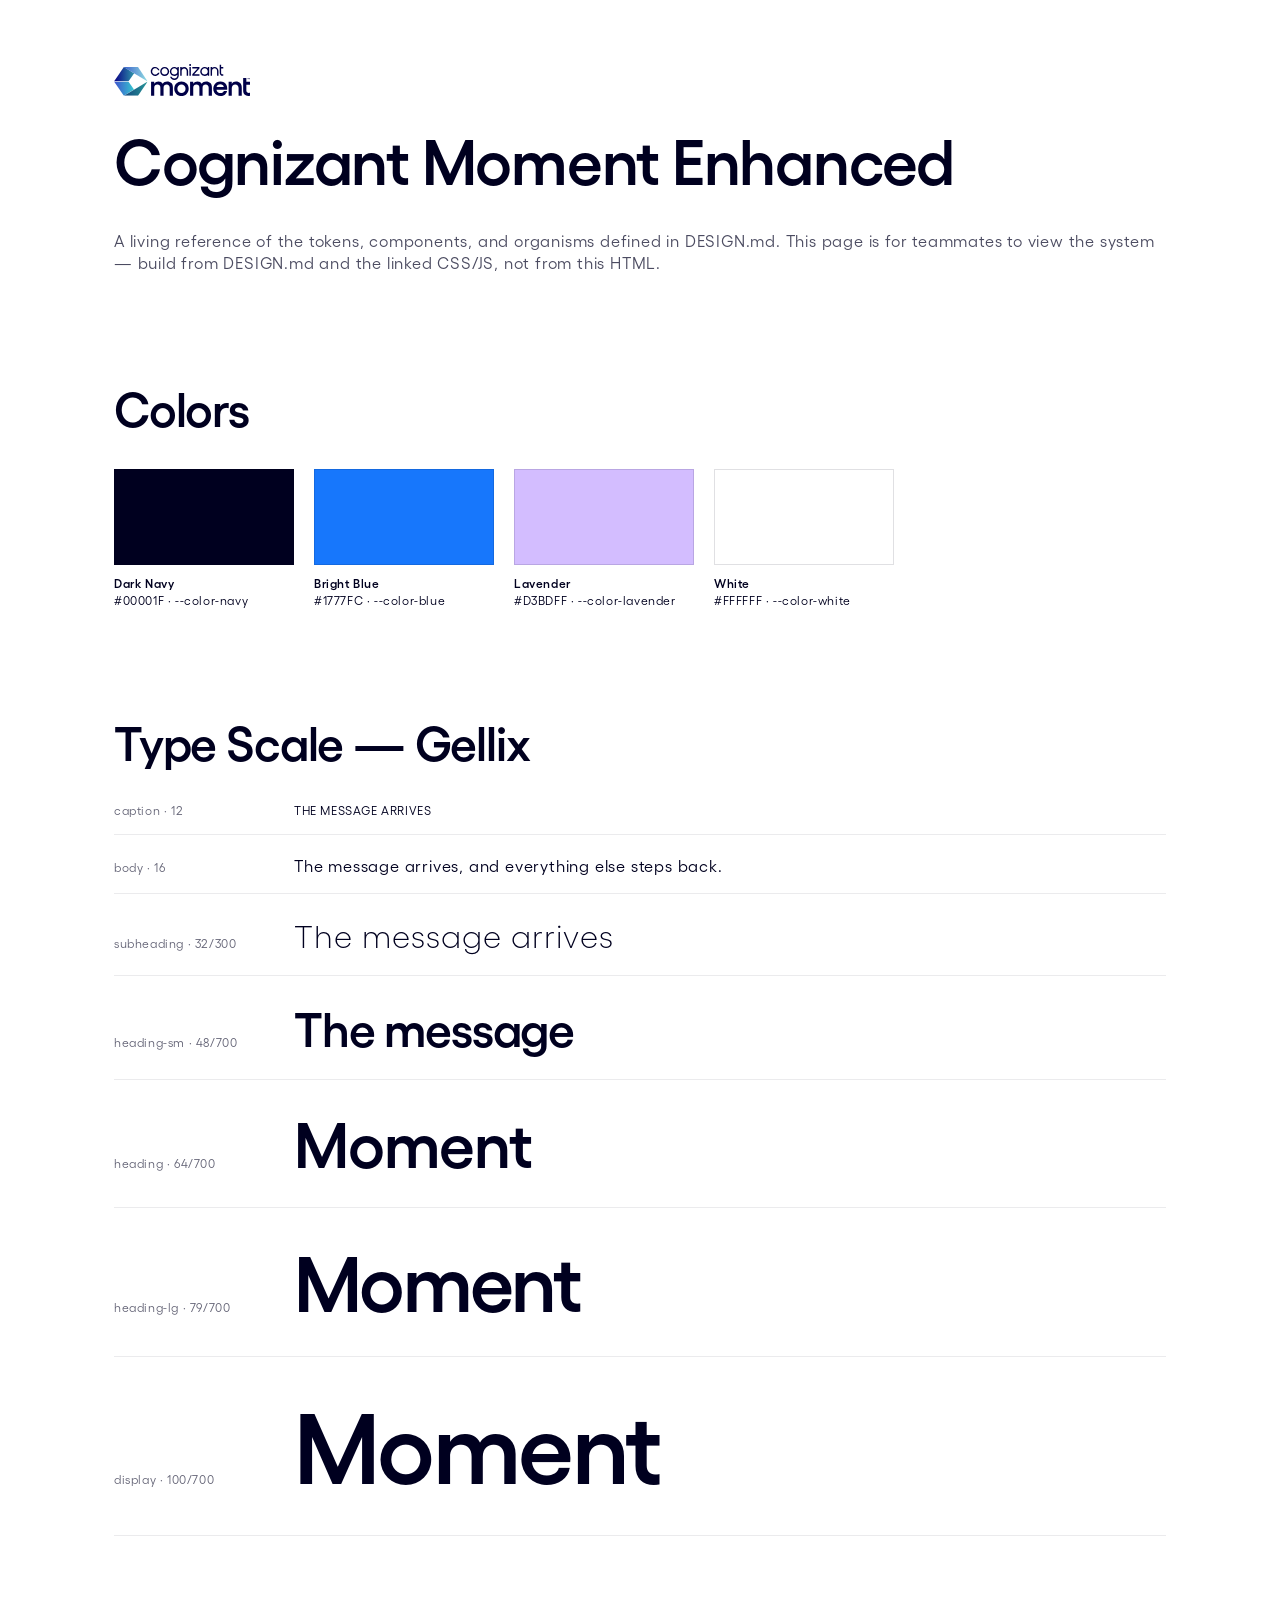
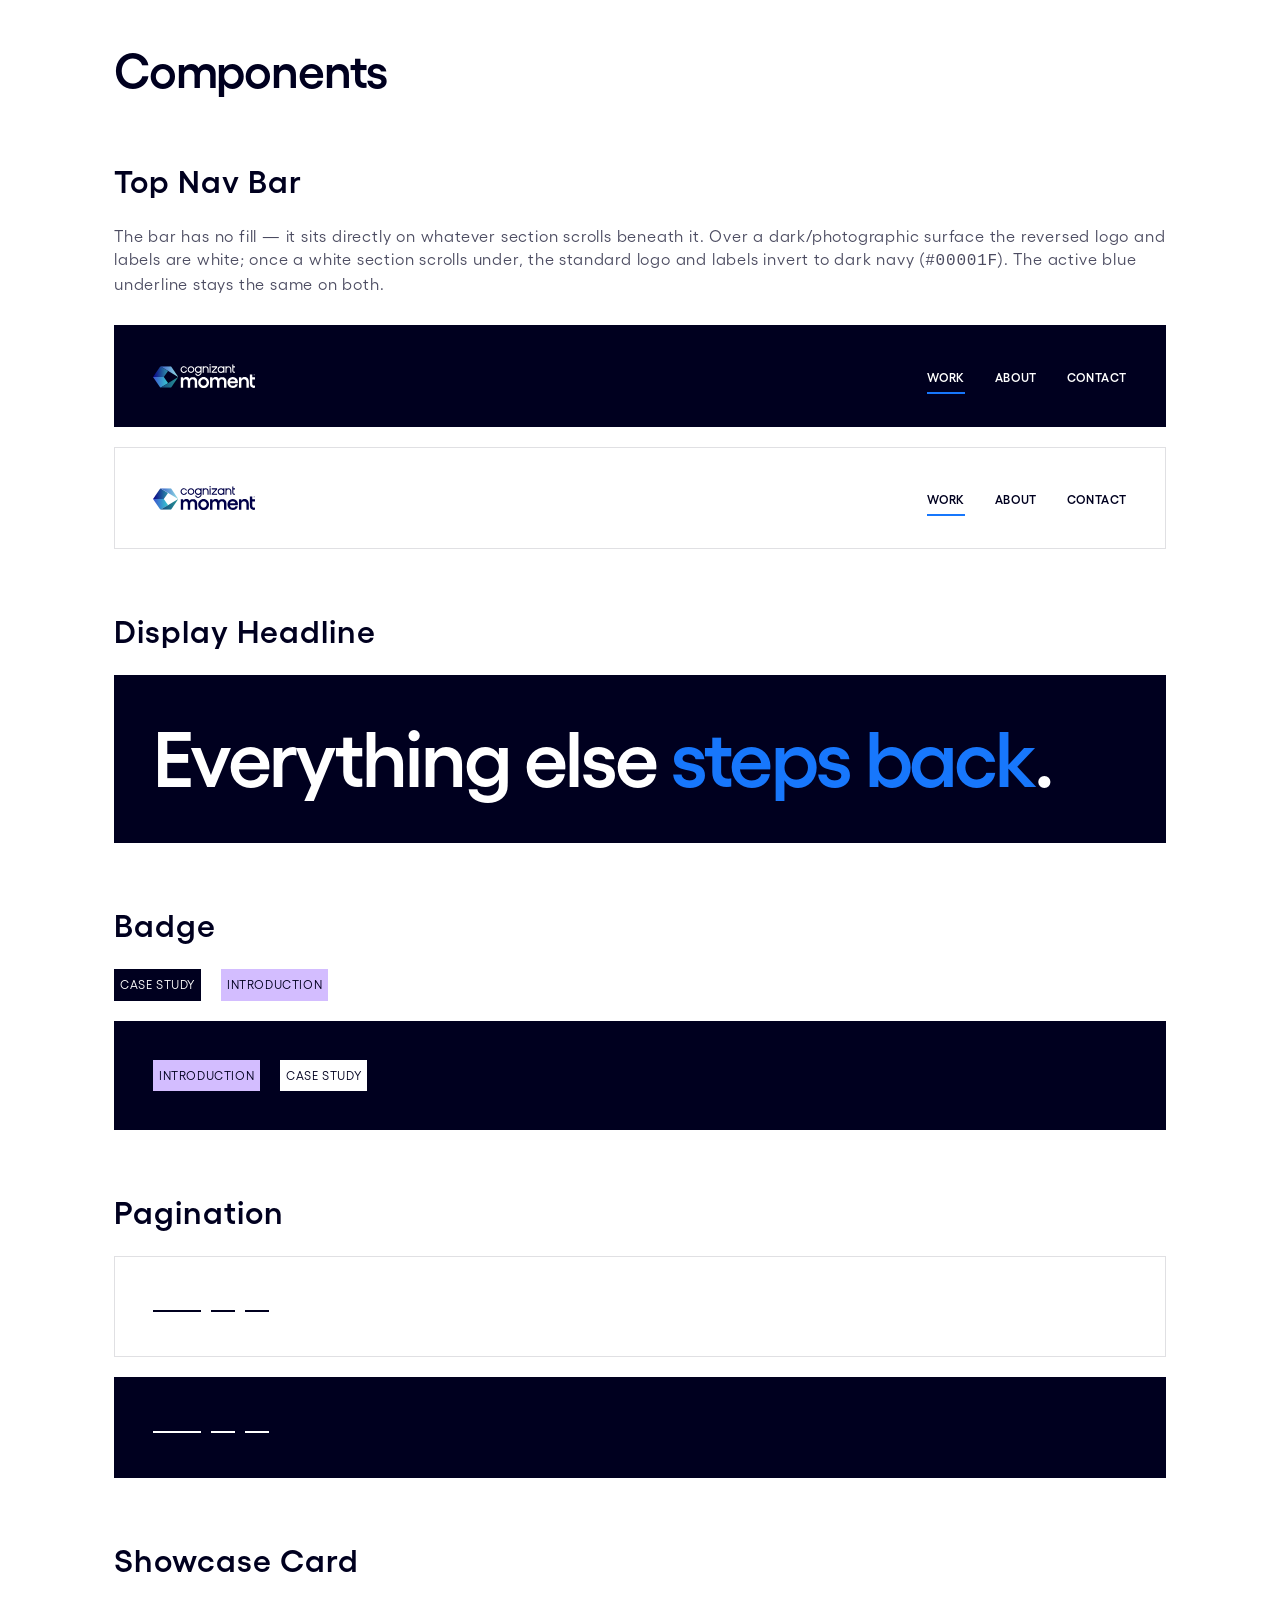
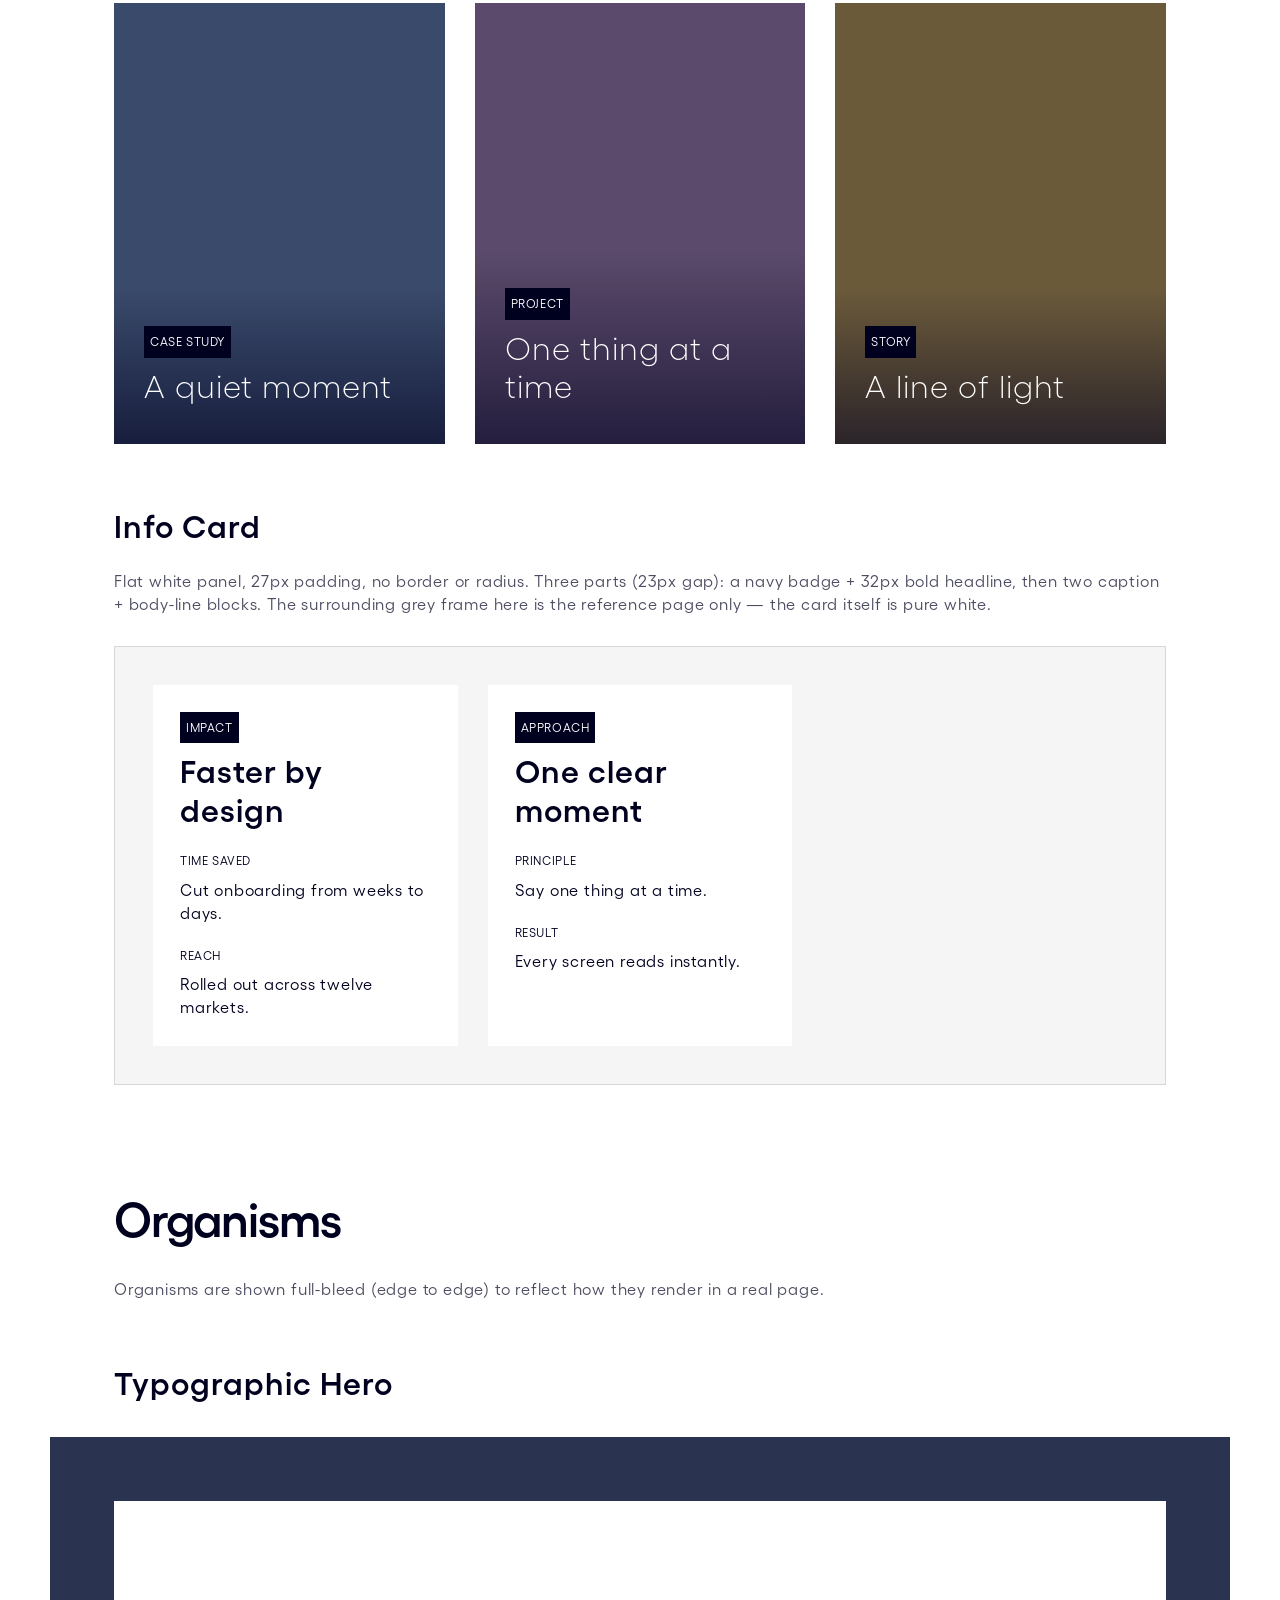
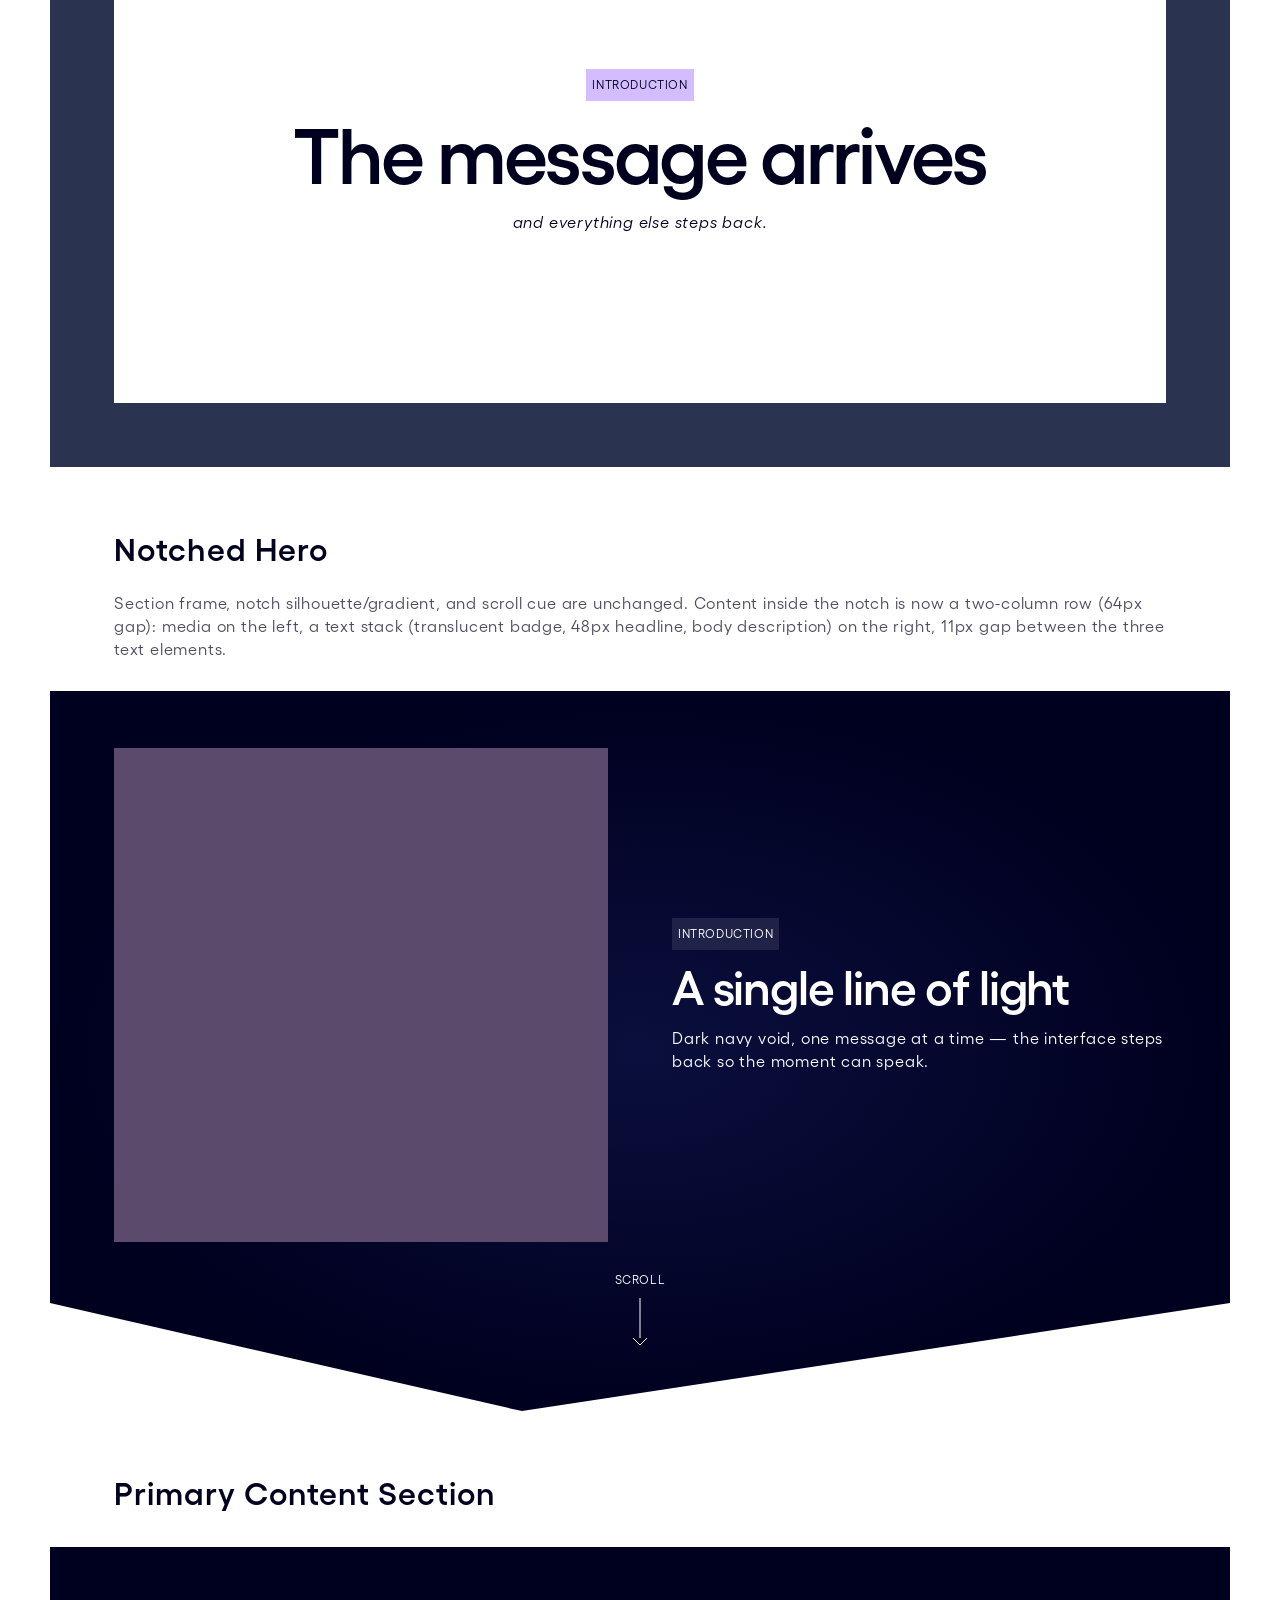
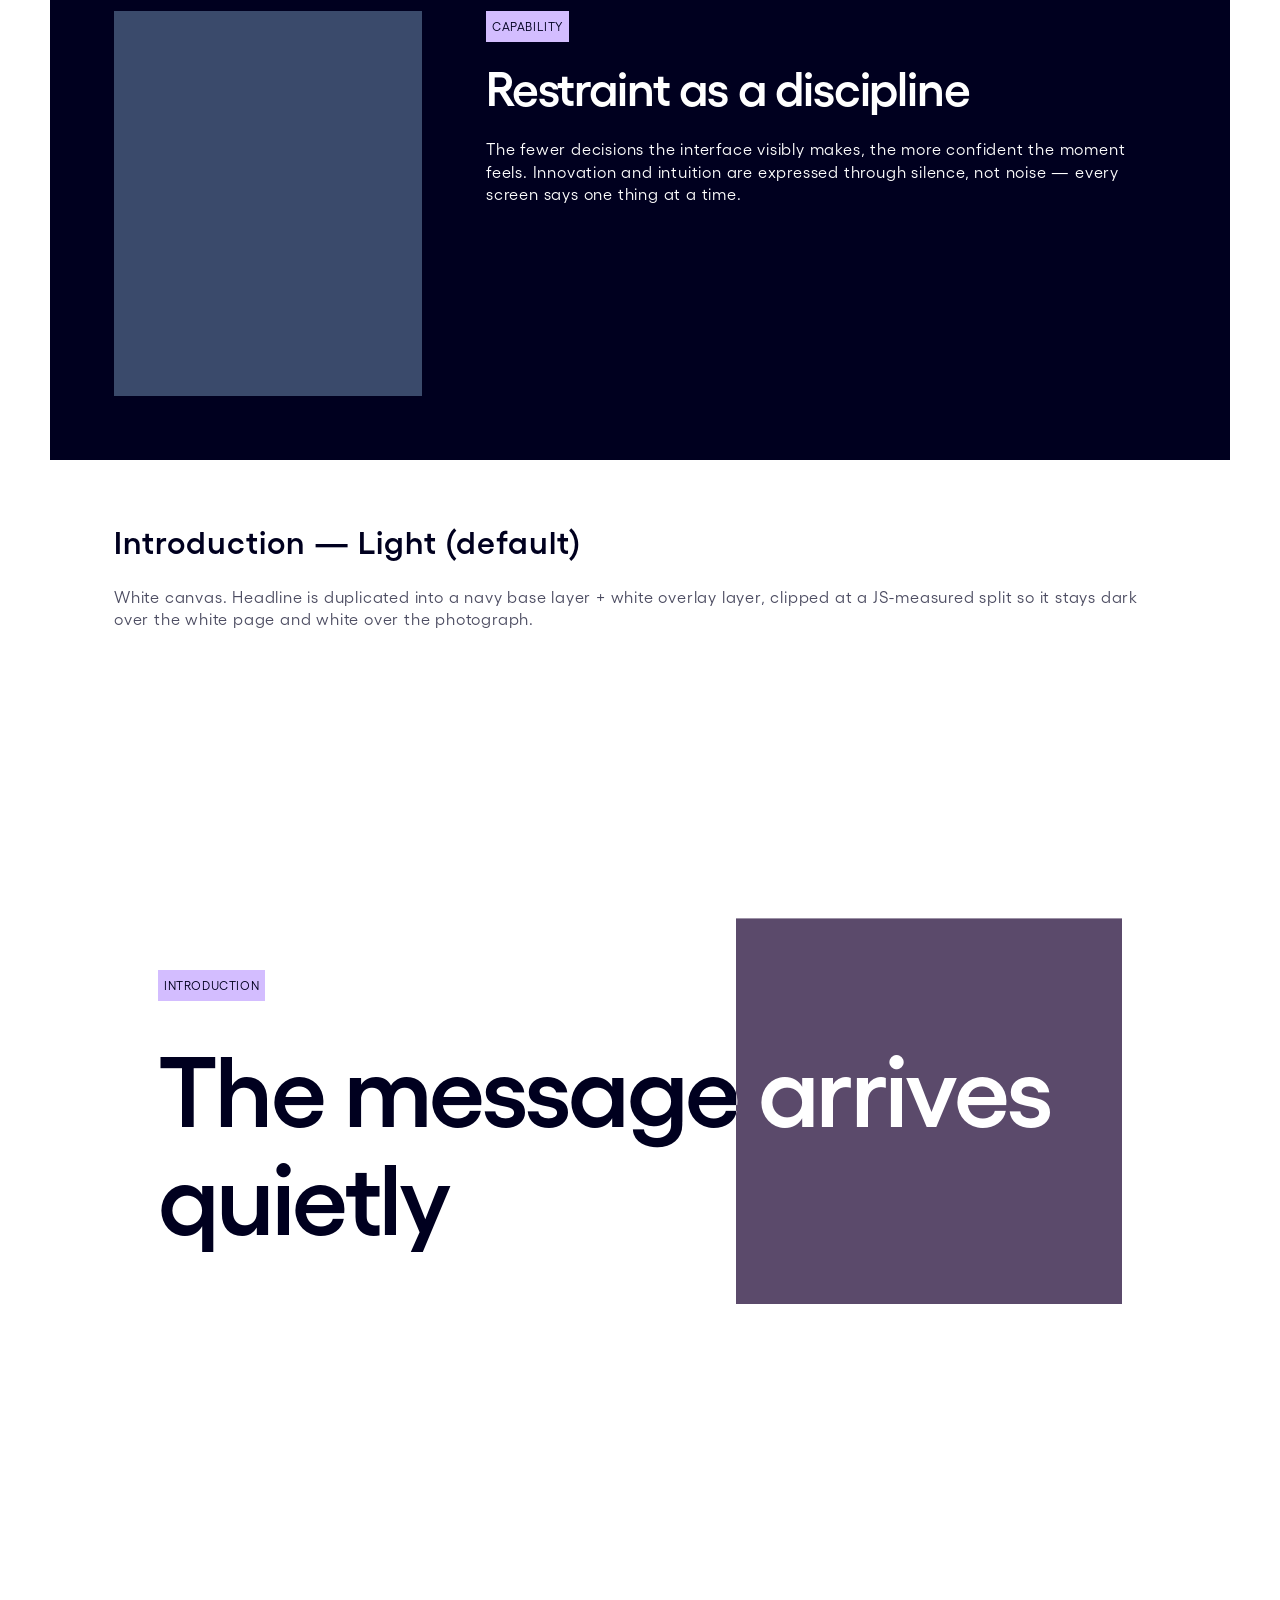
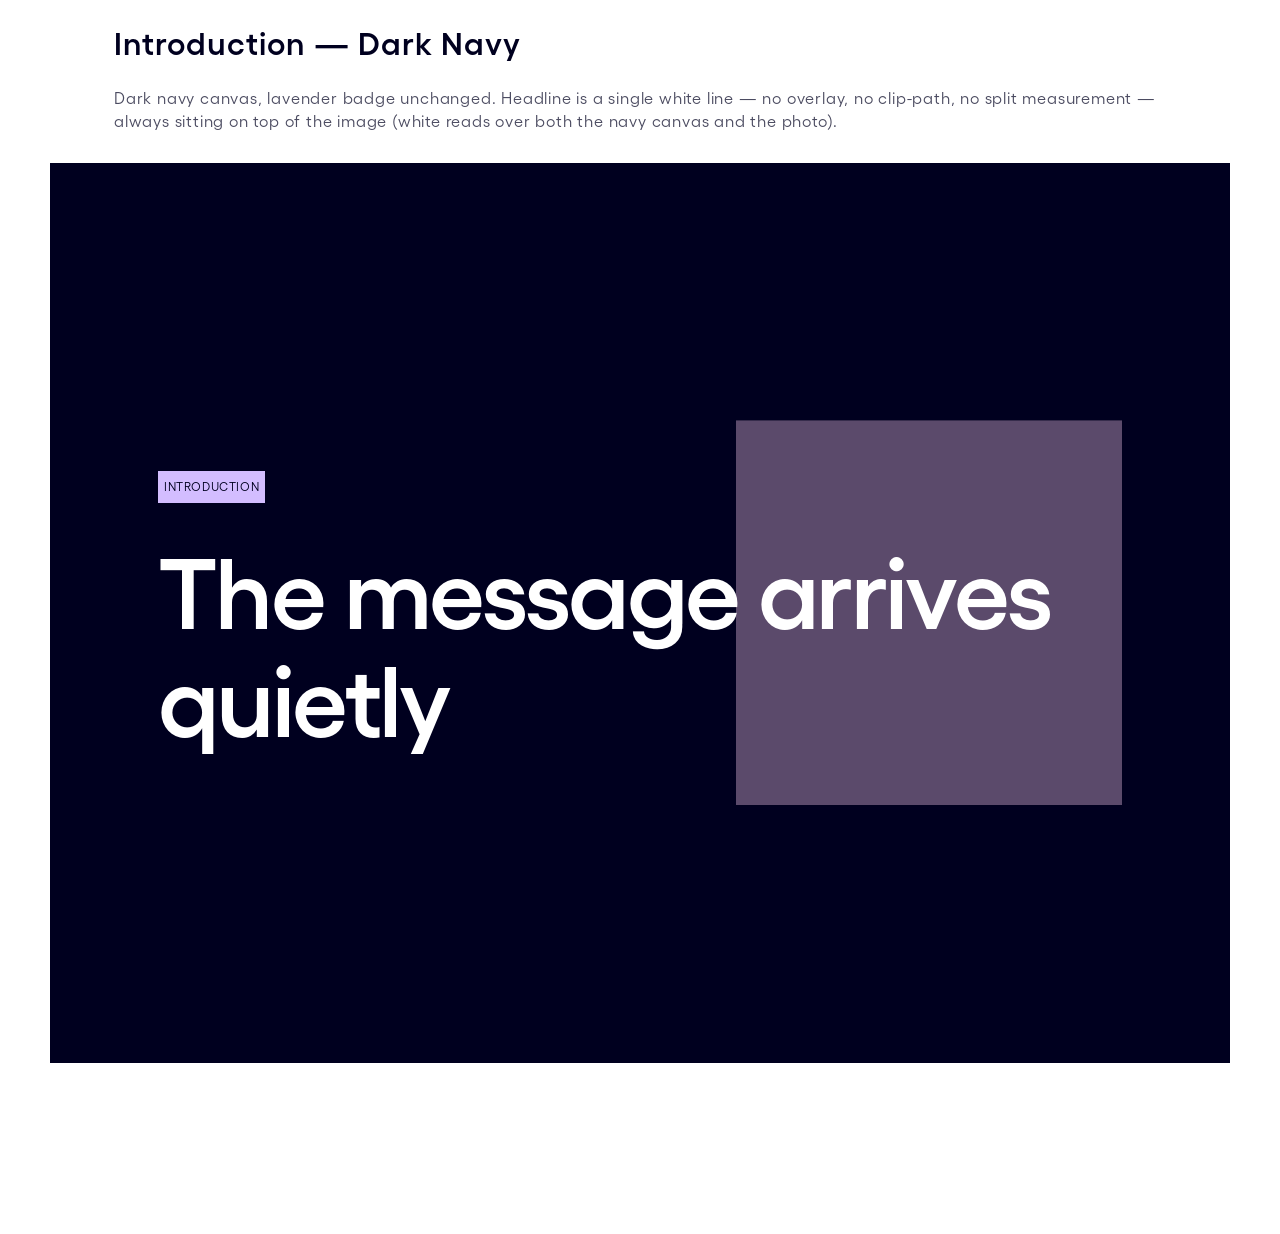
==== DesignLibrary/CognizantMomentEnhanced/brand/design-system.html @ 00642442 "Update healthcare case study" ====
<!DOCTYPE html>
<html lang="en">
<head>
  <meta charset="UTF-8" />
  <meta name="viewport" content="width=device-width, initial-scale=1.0" />
  <title>Cognizant Moment Enhanced — Design System</title>
  <link rel="stylesheet" href="css/cognizant-moment-enhanced.css" />
  <style>
    /* ---- Page chrome for THIS reference page only (not part of the system) ---- */
    body { background: var(--color-white); color: var(--color-navy); }
    .doc-wrap { max-width: 1180px; margin: 0 auto; padding: var(--spacing-64); }
    .doc-section { margin-bottom: var(--spacing-108); }
    .doc-h {
      font-family: var(--font-gellix); font-weight: 700;
      font-size: var(--text-heading-sm); line-height: var(--leading-heading-sm);
      letter-spacing: var(--tracking-heading-sm); margin: 0 0 var(--spacing-30);
      color: var(--color-navy);
    }
    .doc-sub {
      font-family: var(--font-gellix); font-weight: 600;
      font-size: var(--text-subheading); letter-spacing: var(--tracking-subheading);
      margin: var(--spacing-60) 0 var(--spacing-20); color: var(--color-navy);
    }
    .doc-note { font-size: var(--text-body); color: var(--color-navy); opacity: 0.7; margin-bottom: var(--spacing-30); }
    .doc-swatches { display: flex; flex-wrap: wrap; gap: var(--spacing-20); }
    .doc-swatch { width: 180px; }
    .doc-swatch__chip { height: 96px; border: 1px solid rgba(0,0,31,0.12); }
    .doc-swatch__meta { font-size: var(--text-caption); letter-spacing: var(--tracking-caption); margin-top: var(--spacing-10); }
    .doc-swatch__meta strong { display: block; font-weight: 600; }
    .doc-panel { padding: var(--spacing-38); border: 1px solid rgba(0,0,31,0.12); }
    .doc-panel--navy { background: var(--color-navy); border-color: transparent; }
    .doc-row { display: flex; flex-wrap: wrap; gap: var(--spacing-20); align-items: center; }
    .doc-fullbleed { margin: var(--spacing-30) calc(-1 * var(--spacing-64)); }
    .doc-typerow { display: flex; align-items: baseline; gap: var(--spacing-20); margin-bottom: var(--spacing-20); border-bottom: 1px solid rgba(0,0,31,0.08); padding-bottom: var(--spacing-15); }
    .doc-typerow__label { flex: 0 0 160px; font-size: var(--text-caption); letter-spacing: var(--tracking-caption); opacity: 0.6; }
    .doc-cardgrid { display: grid; grid-template-columns: repeat(3, 1fr); gap: var(--spacing-30); }
  </style>
</head>
<body>
  <div class="doc-wrap">
    <header class="doc-section">
      <img src="logos/Main_logo.svg" alt="Cognizant Moment" style="height:32px;width:auto;margin-bottom:var(--spacing-30);" />
      <h1 class="doc-h" style="font-size:var(--text-heading);letter-spacing:var(--tracking-heading);">Cognizant Moment Enhanced</h1>
      <p class="doc-note">A living reference of the tokens, components, and organisms defined in DESIGN.md. This page is for teammates to view the system — build from DESIGN.md and the linked CSS/JS, not from this HTML.</p>
    </header>

    <!-- ============ COLORS ============ -->
    <section class="doc-section">
      <h2 class="doc-h">Colors</h2>
      <div class="doc-swatches">
        <div class="doc-swatch"><div class="doc-swatch__chip" style="background:var(--color-navy);"></div><div class="doc-swatch__meta"><strong>Dark Navy</strong>#00001F · --color-navy</div></div>
        <div class="doc-swatch"><div class="doc-swatch__chip" style="background:var(--color-blue);"></div><div class="doc-swatch__meta"><strong>Bright Blue</strong>#1777FC · --color-blue</div></div>
        <div class="doc-swatch"><div class="doc-swatch__chip" style="background:var(--color-lavender);"></div><div class="doc-swatch__meta"><strong>Lavender</strong>#D3BDFF · --color-lavender</div></div>
        <div class="doc-swatch"><div class="doc-swatch__chip" style="background:var(--color-white);"></div><div class="doc-swatch__meta"><strong>White</strong>#FFFFFF · --color-white</div></div>
      </div>
    </section>

    <!-- ============ TYPE SCALE ============ -->
    <section class="doc-section">
      <h2 class="doc-h">Type Scale — Gellix</h2>
      <div class="doc-typerow"><span class="doc-typerow__label">caption · 12</span><span class="cme-text-caption" style="text-transform:uppercase;">The message arrives</span></div>
      <div class="doc-typerow"><span class="doc-typerow__label">body · 16</span><span class="cme-text-body">The message arrives, and everything else steps back.</span></div>
      <div class="doc-typerow"><span class="doc-typerow__label">subheading · 32/300</span><span style="font-size:var(--text-subheading);font-weight:300;letter-spacing:var(--tracking-subheading);">The message arrives</span></div>
      <div class="doc-typerow"><span class="doc-typerow__label">heading-sm · 48/700</span><span style="font-size:var(--text-heading-sm);font-weight:700;letter-spacing:var(--tracking-heading-sm);">The message</span></div>
      <div class="doc-typerow"><span class="doc-typerow__label">heading · 64/700</span><span style="font-size:var(--text-heading);font-weight:700;letter-spacing:var(--tracking-heading);">Moment</span></div>
      <div class="doc-typerow"><span class="doc-typerow__label">heading-lg · 79/700</span><span style="font-size:var(--text-heading-lg);font-weight:700;letter-spacing:var(--tracking-heading-lg);">Moment</span></div>
      <div class="doc-typerow"><span class="doc-typerow__label">display · 100/700</span><span style="font-size:var(--text-display);font-weight:700;letter-spacing:var(--tracking-display);">Moment</span></div>
    </section>

    <!-- ============ COMPONENTS ============ -->
    <section class="doc-section">
      <h2 class="doc-h">Components</h2>

      <h3 class="doc-sub">Top Nav Bar</h3>
      <p class="doc-note">The bar has no fill — it sits directly on whatever section scrolls beneath it. Over a dark/photographic surface the reversed logo and labels are white; once a white section scrolls under, the standard logo and labels invert to dark navy (<code>#00001F</code>). The active blue underline stays the same on both.</p>
      <div class="doc-panel doc-panel--navy" style="margin-bottom:var(--spacing-20);">
        <nav class="cme-nav cme-nav--on-navy" style="position:static;padding:0;">
          <a class="cme-nav__logo" href="#"><img src="logos/Main_logo_reversed.svg" alt="Cognizant Moment" /></a>
          <ul class="cme-nav__list">
            <li><a class="cme-nav__link cme-nav__link--active" href="#">Work</a></li>
            <li><a class="cme-nav__link" href="#">About</a></li>
            <li><a class="cme-nav__link" href="#">Contact</a></li>
          </ul>
        </nav>
      </div>
      <div class="doc-panel" style="background:var(--color-white);">
        <nav class="cme-nav cme-nav--on-white" style="position:static;padding:0;">
          <a class="cme-nav__logo" href="#"><img src="logos/Main_logo.svg" alt="Cognizant Moment" /></a>
          <ul class="cme-nav__list">
            <li><a class="cme-nav__link cme-nav__link--active" href="#">Work</a></li>
            <li><a class="cme-nav__link" href="#">About</a></li>
            <li><a class="cme-nav__link" href="#">Contact</a></li>
          </ul>
        </nav>
      </div>

      <h3 class="doc-sub">Display Headline</h3>
      <div class="doc-panel doc-panel--navy">
        <p class="cme-headline cme-headline--heading-lg">Everything else <span class="cme-keyword">steps back</span>.</p>
      </div>

      <h3 class="doc-sub">Badge</h3>
      <div class="doc-row" style="margin-bottom:var(--spacing-20);">
        <span class="cme-badge cme-badge--navy">Case Study</span>
        <span class="cme-badge cme-badge--lavender">Introduction</span>
      </div>
      <div class="doc-panel doc-panel--navy">
        <div class="doc-row">
          <span class="cme-badge cme-badge--lavender">Introduction</span>
          <span class="cme-badge cme-badge--white">Case Study</span>
        </div>
      </div>

      <h3 class="doc-sub">Pagination</h3>
      <div class="doc-panel" style="margin-bottom:var(--spacing-20);">
        <div class="cme-pagination cme-pagination--on-white">
          <span class="cme-pagination__item cme-pagination__item--active"></span>
          <span class="cme-pagination__item"></span>
          <span class="cme-pagination__item"></span>
        </div>
      </div>
      <div class="doc-panel doc-panel--navy">
        <div class="cme-pagination cme-pagination--on-navy">
          <span class="cme-pagination__item cme-pagination__item--active"></span>
          <span class="cme-pagination__item"></span>
          <span class="cme-pagination__item"></span>
        </div>
      </div>

      <h3 class="doc-sub">Showcase Card</h3>
      <div class="doc-cardgrid">
        <article class="cme-showcase-card">
          <img class="cme-showcase-card__img" src="data:image/svg+xml;utf8,<svg xmlns='http://www.w3.org/2000/svg' width='300' height='400'><rect width='300' height='400' fill='%233a4a6b'/></svg>" alt="Placeholder" />
          <div class="cme-showcase-card__text">
            <span class="cme-badge cme-badge--navy">Case Study</span>
            <p class="cme-showcase-card__subheading">A quiet moment</p>
          </div>
        </article>
        <article class="cme-showcase-card">
          <img class="cme-showcase-card__img" src="data:image/svg+xml;utf8,<svg xmlns='http://www.w3.org/2000/svg' width='300' height='400'><rect width='300' height='400' fill='%235b4a6b'/></svg>" alt="Placeholder" />
          <div class="cme-showcase-card__text">
            <span class="cme-badge cme-badge--navy">Project</span>
            <p class="cme-showcase-card__subheading">One thing at a time</p>
          </div>
        </article>
        <article class="cme-showcase-card">
          <img class="cme-showcase-card__img" src="data:image/svg+xml;utf8,<svg xmlns='http://www.w3.org/2000/svg' width='300' height='400'><rect width='300' height='400' fill='%236b5a3a'/></svg>" alt="Placeholder" />
          <div class="cme-showcase-card__text">
            <span class="cme-badge cme-badge--navy">Story</span>
            <p class="cme-showcase-card__subheading">A line of light</p>
          </div>
        </article>
      </div>

      <h3 class="doc-sub">Info Card</h3>
      <p class="doc-note">Flat white panel, 27px padding, no border or radius. Three parts (23px gap): a navy badge + 32px bold headline, then two caption + body-line blocks. The surrounding grey frame here is the reference page only — the card itself is pure white.</p>
      <div class="doc-panel" style="background: rgba(0,0,31,0.04); display: grid; grid-template-columns: repeat(3, 1fr); gap: var(--spacing-30);">
        <article class="cme-info-card">
          <div class="cme-info-card__part">
            <span class="cme-badge cme-badge--navy">Impact</span>
            <h3 class="cme-info-card__headline">Faster by design</h3>
          </div>
          <div class="cme-info-card__part">
            <p class="cme-info-card__caption">Time saved</p>
            <p class="cme-info-card__body">Cut onboarding from weeks to days.</p>
          </div>
          <div class="cme-info-card__part">
            <p class="cme-info-card__caption">Reach</p>
            <p class="cme-info-card__body">Rolled out across twelve markets.</p>
          </div>
        </article>
        <article class="cme-info-card">
          <div class="cme-info-card__part">
            <span class="cme-badge cme-badge--navy">Approach</span>
            <h3 class="cme-info-card__headline">One clear moment</h3>
          </div>
          <div class="cme-info-card__part">
            <p class="cme-info-card__caption">Principle</p>
            <p class="cme-info-card__body">Say one thing at a time.</p>
          </div>
          <div class="cme-info-card__part">
            <p class="cme-info-card__caption">Result</p>
            <p class="cme-info-card__body">Every screen reads instantly.</p>
          </div>
        </article>
      </div>
    </section>

    <!-- ============ ORGANISMS ============ -->
    <section class="doc-section">
      <h2 class="doc-h">Organisms</h2>
      <p class="doc-note">Organisms are shown full-bleed (edge to edge) to reflect how they render in a real page.</p>

      <h3 class="doc-sub">Typographic Hero</h3>
      <div class="doc-fullbleed">
        <section class="cme-typographic-hero" style="height:70vh;">
          <img class="cme-typographic-hero__img" src="data:image/svg+xml;utf8,<svg xmlns='http://www.w3.org/2000/svg' width='1200' height='800'><rect width='1200' height='800' fill='%232a3350'/></svg>" alt="Editorial photography" />
          <div class="cme-typographic-hero__box">
            <span class="cme-badge cme-badge--lavender">Introduction</span>
            <h2 class="cme-typographic-hero__headline">The message arrives</h2>
            <p class="cme-typographic-hero__caption">and everything else steps back.</p>
          </div>
        </section>
      </div>

      <h3 class="doc-sub">Notched Hero</h3>
      <p class="doc-note">Section frame, notch silhouette/gradient, and scroll cue are unchanged. Content inside the notch is now a two-column row (64px gap): media on the left, a text stack (translucent badge, 48px headline, body description) on the right, 11px gap between the three text elements.</p>
      <div class="doc-fullbleed">
        <section class="cme-notched-hero" style="height:80vh;">
          <div class="cme-notched-hero__shape"></div>
          <div class="cme-notched-hero__content">
            <div class="cme-notched-hero__row">
              <div class="cme-notched-hero__media">
                <img src="data:image/svg+xml;utf8,<svg xmlns='http://www.w3.org/2000/svg' width='500' height='500'><rect width='500' height='500' fill='%235b4a6b'/></svg>" alt="Hero media" />
              </div>
              <div class="cme-notched-hero__text">
                <span class="cme-badge cme-badge--translucent">Introduction</span>
                <h2 class="cme-notched-hero__headline">A single line of light</h2>
                <p class="cme-notched-hero__description">Dark navy void, one message at a time — the interface steps back so the moment can speak.</p>
              </div>
            </div>
            <div class="cme-notched-hero__scroll">
              <span>Scroll</span>
              <svg width="16" height="56" viewBox="0 0 16 56" fill="none" xmlns="http://www.w3.org/2000/svg">
                <line x1="8" y1="0" x2="8" y2="40" stroke="currentColor" stroke-width="1"/>
                <path d="M1 40L8 47L15 40" stroke="currentColor" stroke-width="1" fill="none"/>
              </svg>
            </div>
          </div>
        </section>
      </div>

      <h3 class="doc-sub">Primary Content Section</h3>
      <div class="doc-fullbleed">
        <section class="cme-primary-content">
          <img class="cme-primary-content__img" src="data:image/svg+xml;utf8,<svg xmlns='http://www.w3.org/2000/svg' width='400' height='500'><rect width='400' height='500' fill='%233a4a6b'/></svg>" alt="Supporting photography" />
          <div class="cme-primary-content__box">
            <span class="cme-badge cme-badge--lavender">Capability</span>
            <h3 class="cme-primary-content__headline">Restraint as a discipline</h3>
            <p class="cme-primary-content__description">The fewer decisions the interface visibly makes, the more confident the moment feels. Innovation and intuition are expressed through silence, not noise — every screen says one thing at a time.</p>
          </div>
        </section>
      </div>

      <h3 class="doc-sub">Introduction — Light (default)</h3>
      <p class="doc-note">White canvas. Headline is duplicated into a navy base layer + white overlay layer, clipped at a JS-measured split so it stays dark over the white page and white over the photograph.</p>
      <div class="doc-fullbleed">
        <section class="cme-introduction">
          <div class="cme-introduction__inner">
            <div class="composed">
              <div class="left">
                <span class="cme-badge cme-badge--lavender">Introduction</span>
                <div class="headline-wrap">
                  <h3 class="headline-base">The message arrives quietly</h3>
                  <h3 class="headline-overlay" aria-hidden="true">The message arrives quietly</h3>
                </div>
              </div>
              <div class="image-box">
                <img src="data:image/svg+xml;utf8,<svg xmlns='http://www.w3.org/2000/svg' width='500' height='500'><rect width='500' height='500' fill='%235b4a6b'/></svg>" alt="Square photograph" />
              </div>
            </div>
          </div>
        </section>
      </div>

      <h3 class="doc-sub">Introduction — Dark Navy</h3>
      <p class="doc-note">Dark navy canvas, lavender badge unchanged. Headline is a single white line — no overlay, no clip-path, no split measurement — always sitting on top of the image (white reads over both the navy canvas and the photo).</p>
      <div class="doc-fullbleed">
        <section class="cme-introduction cme-introduction--navy">
          <div class="cme-introduction__inner">
            <div class="composed">
              <div class="left">
                <span class="cme-badge cme-badge--lavender">Introduction</span>
                <div class="headline-wrap">
                  <h3 class="headline-base">The message arrives quietly</h3>
                </div>
              </div>
              <div class="image-box">
                <img src="data:image/svg+xml;utf8,<svg xmlns='http://www.w3.org/2000/svg' width='500' height='500'><rect width='500' height='500' fill='%235b4a6b'/></svg>" alt="Square photograph" />
              </div>
            </div>
          </div>
        </section>
      </div>
    </section>
  </div>

  <script src="js/cognizant-moment-enhanced.js" defer></script>
</body>
</html>
---- DesignLibrary/CognizantMomentEnhanced/brand/css/cognizant-moment-enhanced.css ----
/* ============================================================
   Cognizant Moment Enhanced — Master stylesheet
   Link this single file to pull in the whole system.
   ============================================================ */
@import url('tokens.css');
@import url('base.css');
@import url('components.css');
@import url('organisms.css');
@import url('utilities.css');
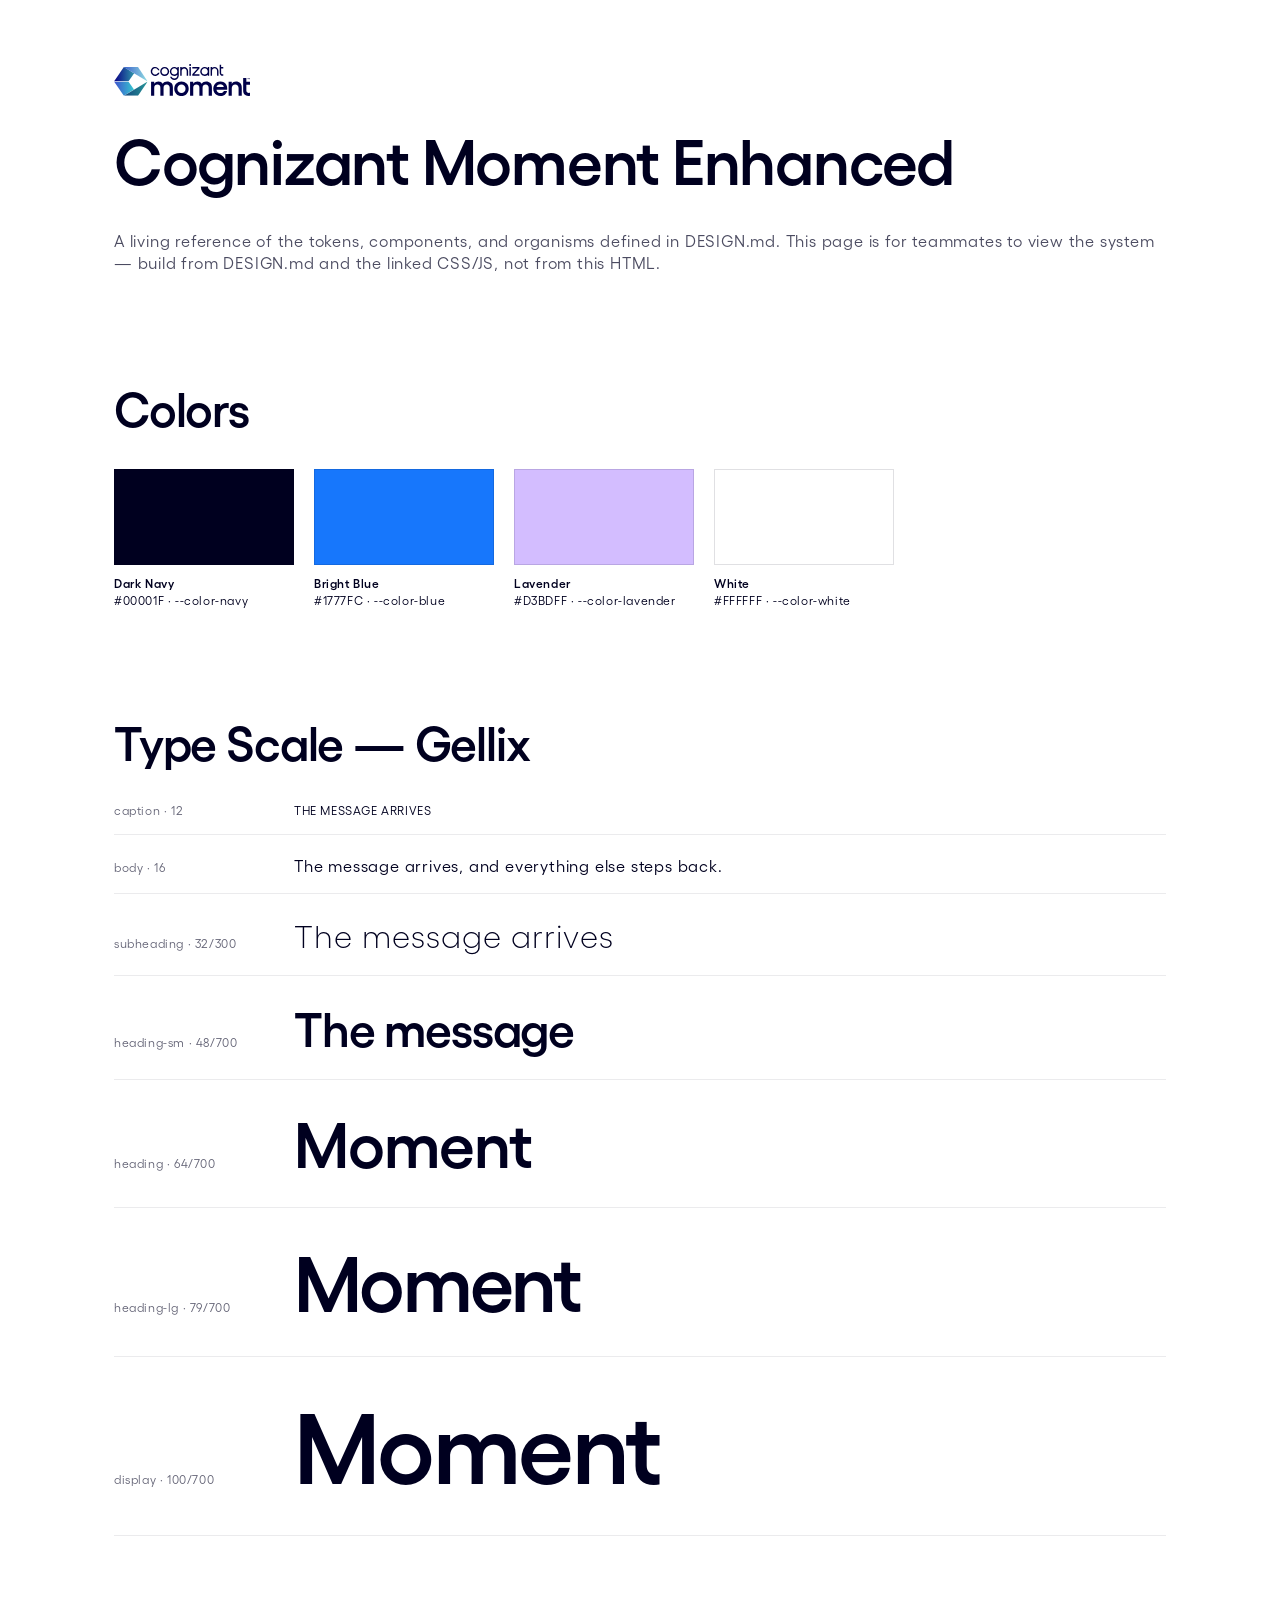
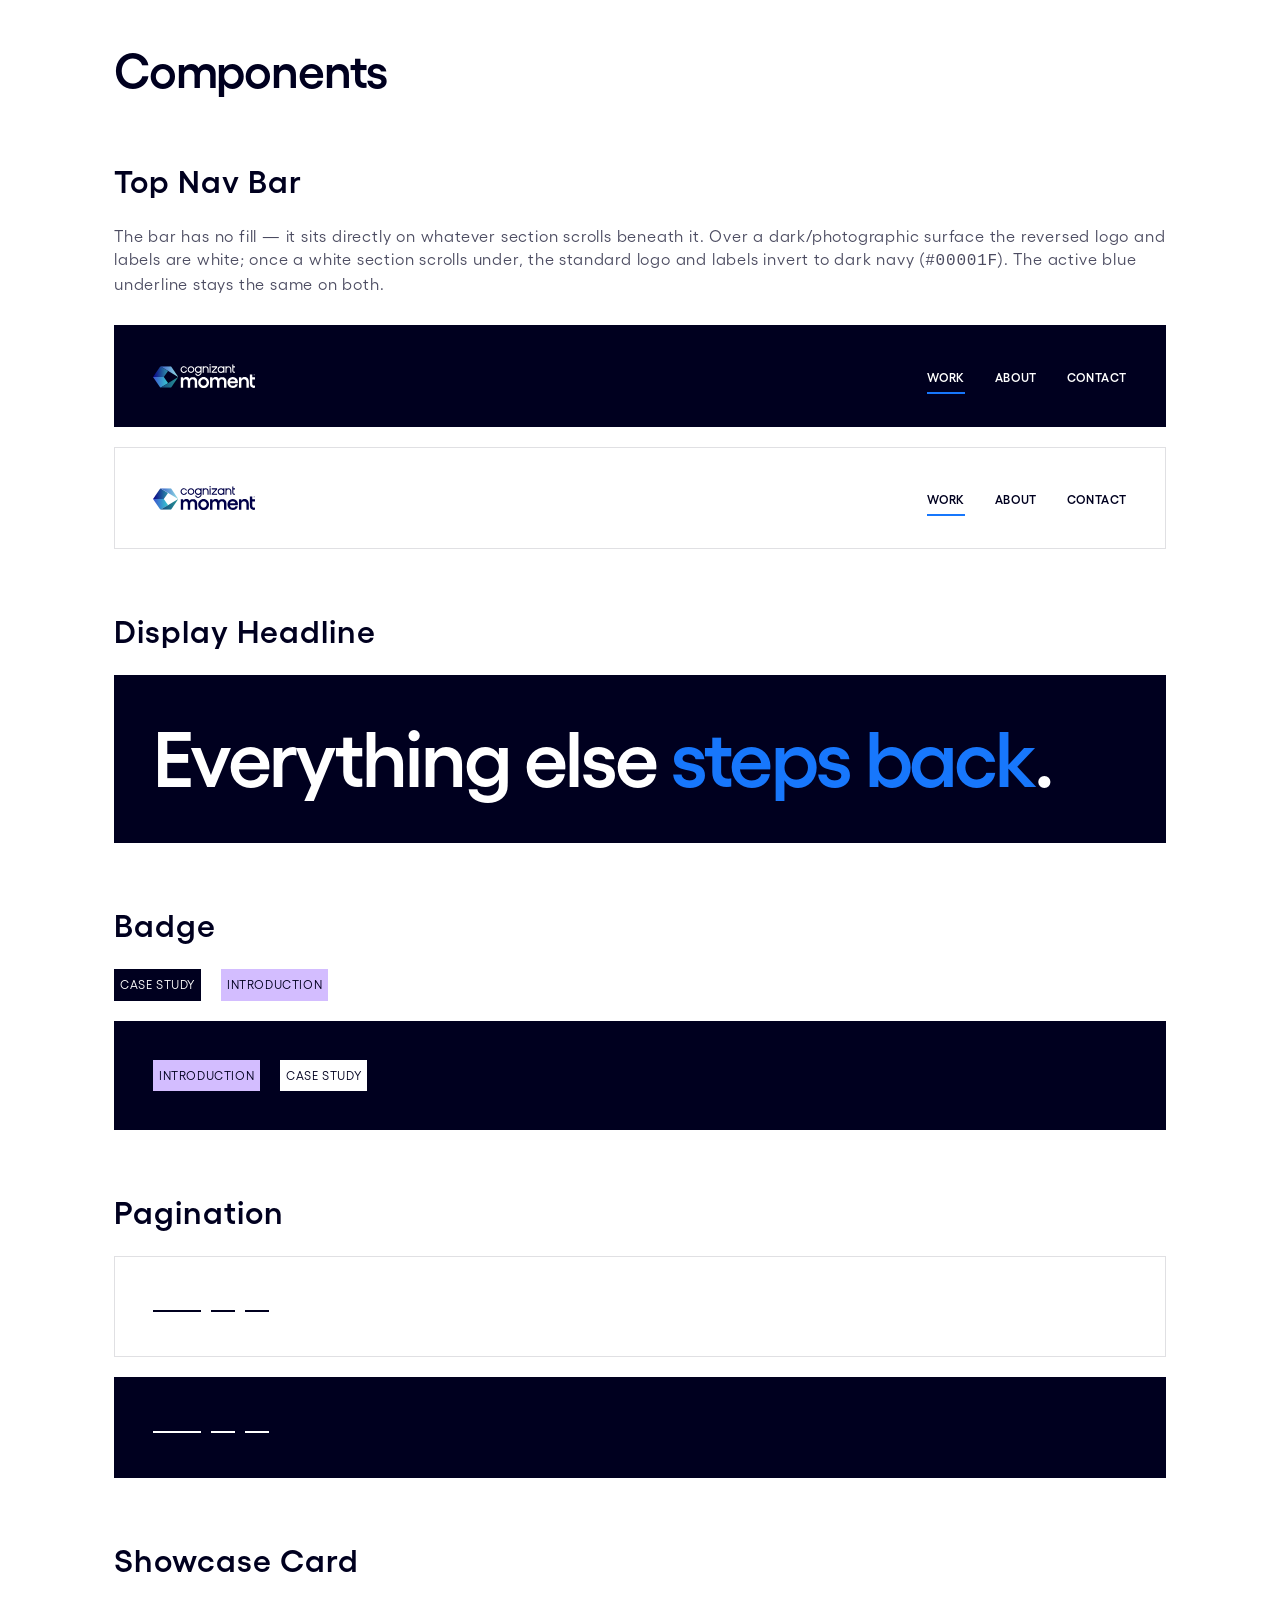
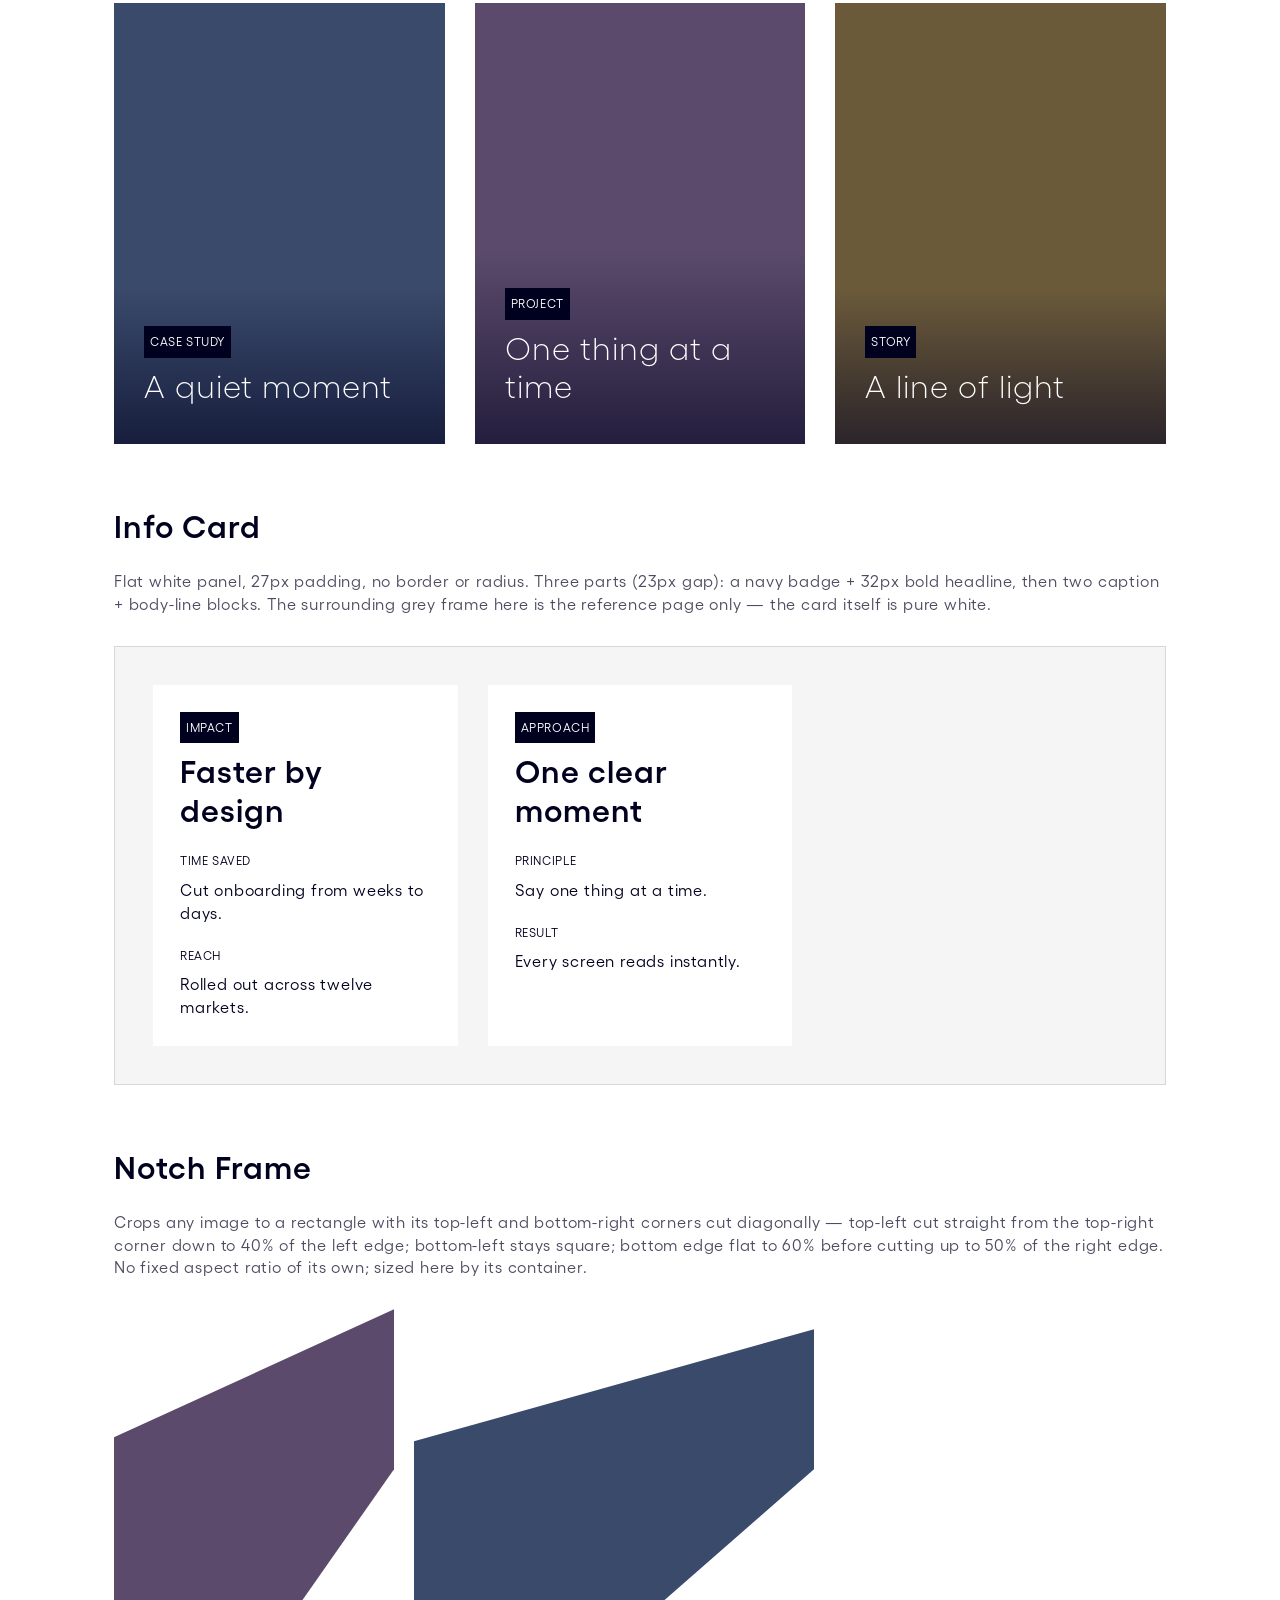
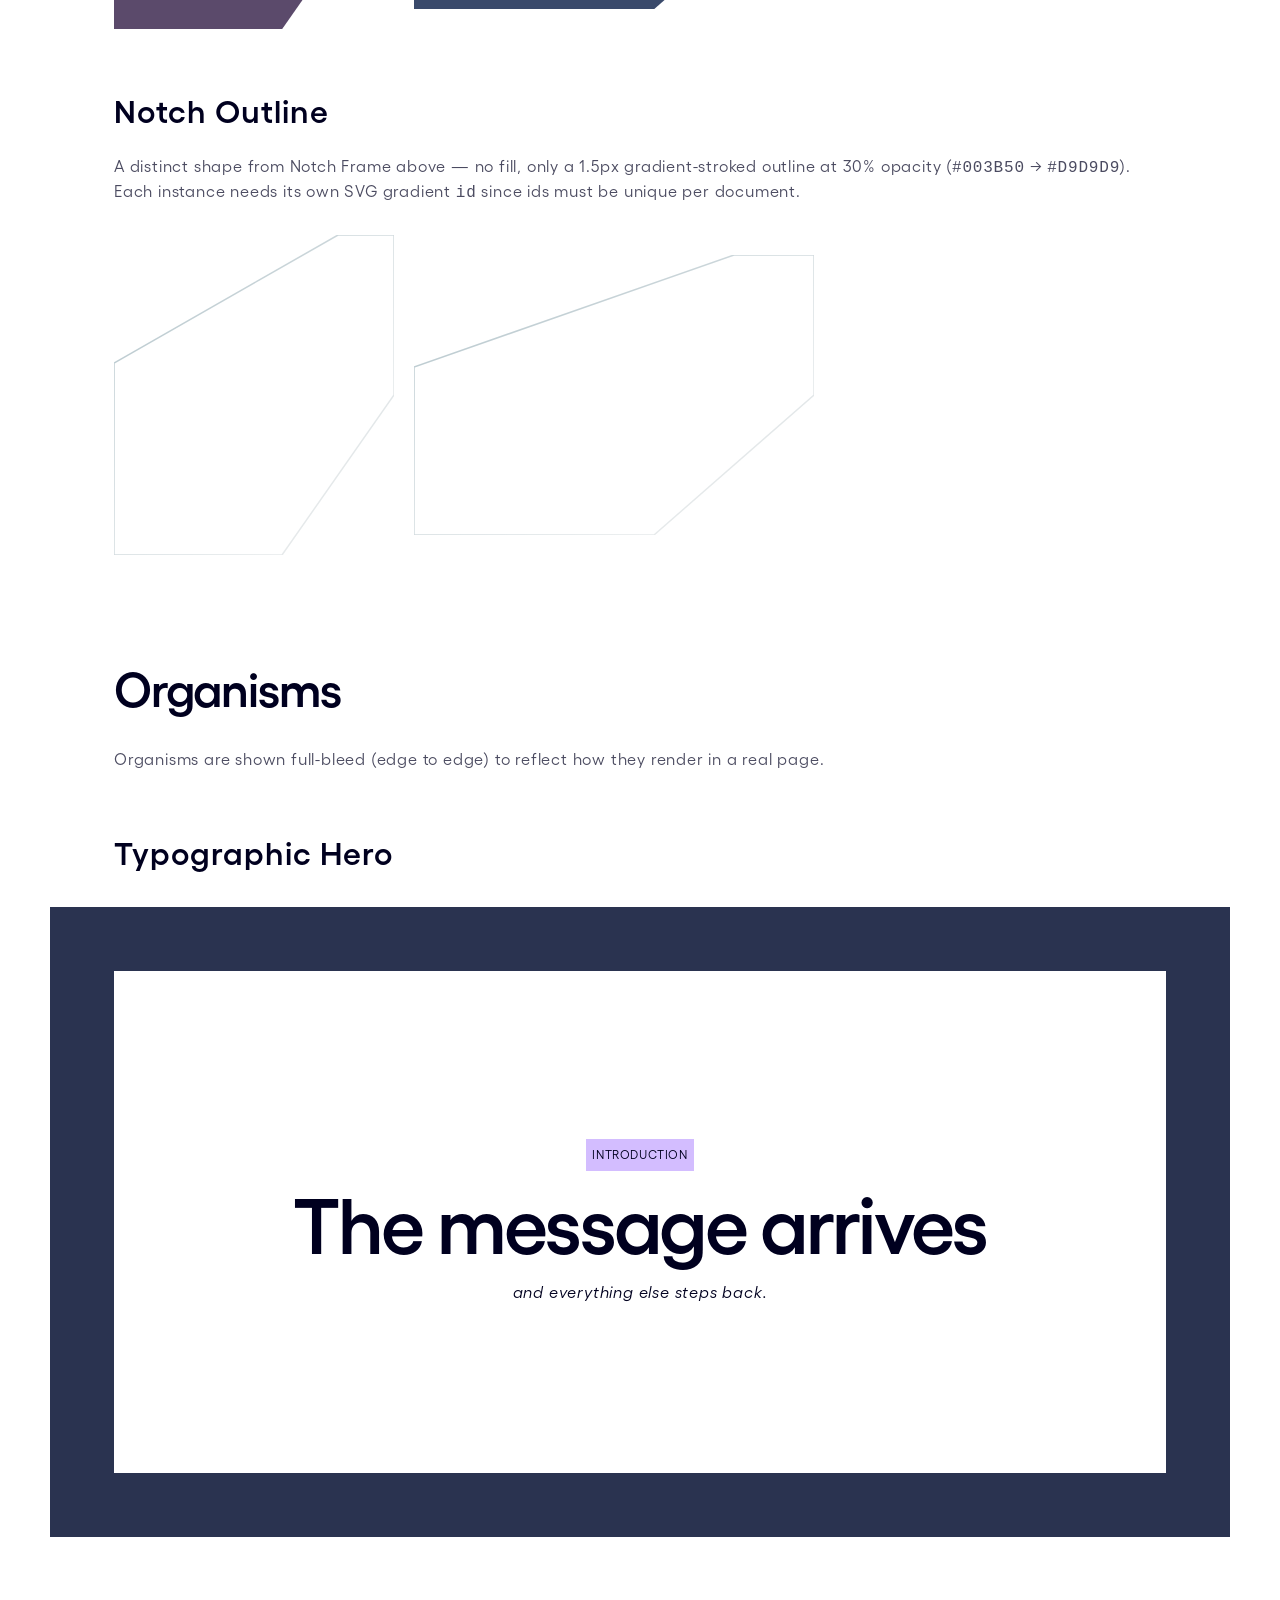
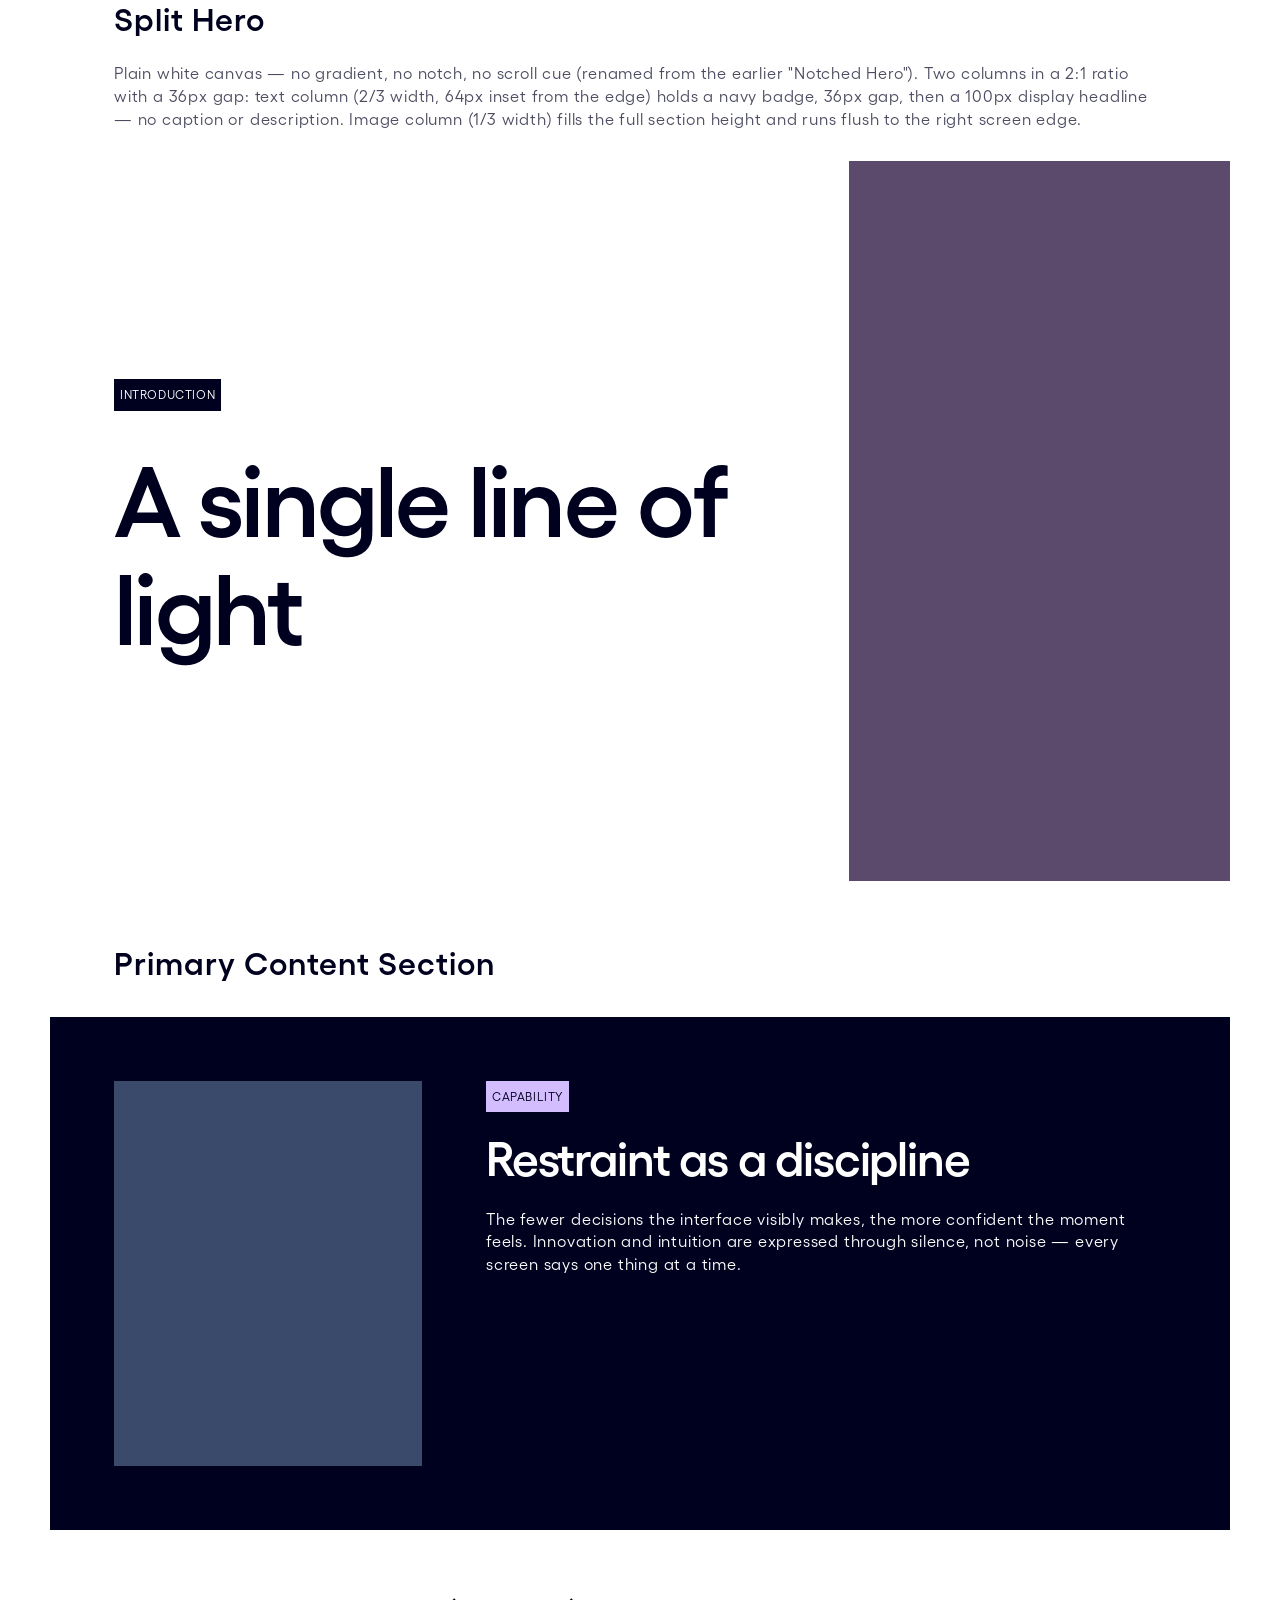
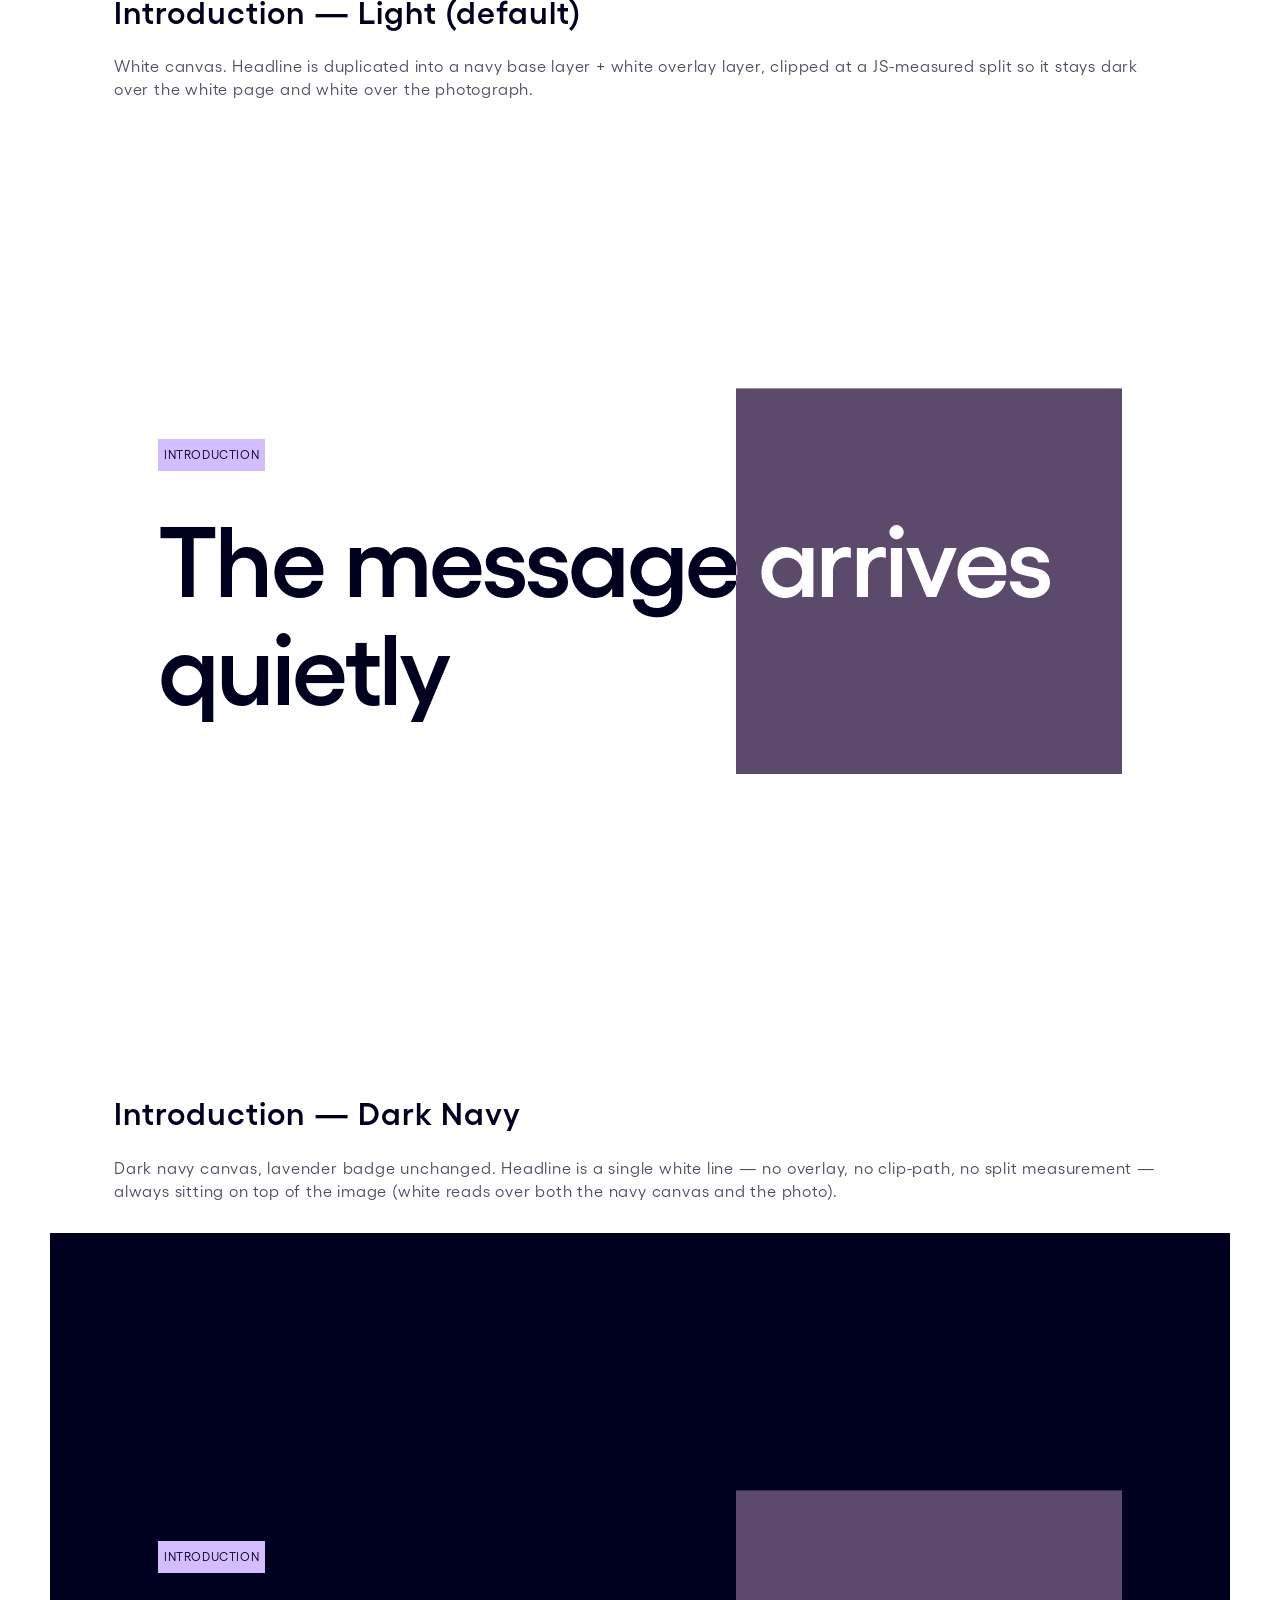
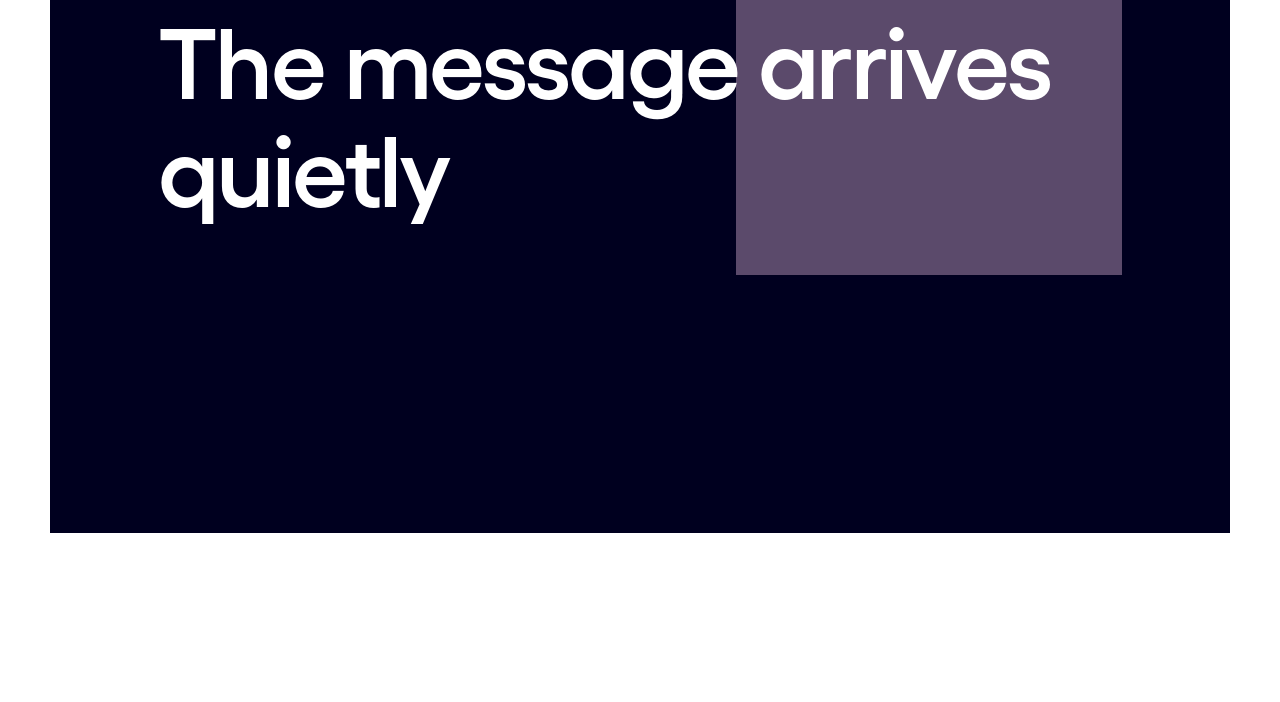
==== commit d3fa6c3e: "update design.md" ====
--- a/DesignLibrary/CognizantMomentEnhanced/brand/design-system.html
+++ b/DesignLibrary/CognizantMomentEnhanced/brand/design-system.html
@@ -184,6 +184,40 @@
           </div>
         </article>
       </div>
+
+      <h3 class="doc-sub">Notch Frame</h3>
+      <p class="doc-note">Crops any image to a rectangle with its top-left and bottom-right corners cut diagonally — top-left cut straight from the top-right corner down to 40% of the left edge; bottom-left stays square; bottom edge flat to 60% before cutting up to 50% of the right edge. No fixed aspect ratio of its own; sized here by its container.</p>
+      <div class="doc-row">
+        <div class="cme-notch-frame" style="width:280px;height:320px;">
+          <img src="data:image/svg+xml;utf8,<svg xmlns='http://www.w3.org/2000/svg' width='280' height='320'><rect width='280' height='320' fill='%235b4a6b'/></svg>" alt="Notch frame example" />
+        </div>
+        <div class="cme-notch-frame" style="width:400px;height:280px;">
+          <img src="data:image/svg+xml;utf8,<svg xmlns='http://www.w3.org/2000/svg' width='400' height='280'><rect width='400' height='280' fill='%233a4a6b'/></svg>" alt="Notch frame example, wide" />
+        </div>
+      </div>
+
+      <h3 class="doc-sub">Notch Outline</h3>
+      <p class="doc-note">A distinct shape from Notch Frame above — no fill, only a 1.5px gradient-stroked outline at 30% opacity (<code>#003B50</code> → <code>#D9D9D9</code>). Each instance needs its own SVG gradient <code>id</code> since ids must be unique per document.</p>
+      <div class="doc-row">
+        <svg class="cme-notch-outline" viewBox="0 0 100 100" preserveAspectRatio="none" style="width:280px;height:320px;">
+          <defs>
+            <linearGradient id="notch-outline-gradient-1" x1="0%" y1="0%" x2="100%" y2="100%">
+              <stop offset="0%" stop-color="#003B50" />
+              <stop offset="100%" stop-color="#D9D9D9" />
+            </linearGradient>
+          </defs>
+          <polygon points="100,0 80,0 0,40 0,100 60,100 100,50" stroke="url(#notch-outline-gradient-1)" />
+        </svg>
+        <svg class="cme-notch-outline" viewBox="0 0 100 100" preserveAspectRatio="none" style="width:400px;height:280px;">
+          <defs>
+            <linearGradient id="notch-outline-gradient-2" x1="0%" y1="0%" x2="100%" y2="100%">
+              <stop offset="0%" stop-color="#003B50" />
+              <stop offset="100%" stop-color="#D9D9D9" />
+            </linearGradient>
+          </defs>
+          <polygon points="100,0 80,0 0,40 0,100 60,100 100,50" stroke="url(#notch-outline-gradient-2)" />
+        </svg>
+      </div>
     </section>
 
     <!-- ============ ORGANISMS ============ -->
@@ -203,29 +237,18 @@
         </section>
       </div>
 
-      <h3 class="doc-sub">Notched Hero</h3>
-      <p class="doc-note">Section frame, notch silhouette/gradient, and scroll cue are unchanged. Content inside the notch is now a two-column row (64px gap): media on the left, a text stack (translucent badge, 48px headline, body description) on the right, 11px gap between the three text elements.</p>
-      <div class="doc-fullbleed">
-        <section class="cme-notched-hero" style="height:80vh;">
-          <div class="cme-notched-hero__shape"></div>
-          <div class="cme-notched-hero__content">
-            <div class="cme-notched-hero__row">
-              <div class="cme-notched-hero__media">
-                <img src="data:image/svg+xml;utf8,<svg xmlns='http://www.w3.org/2000/svg' width='500' height='500'><rect width='500' height='500' fill='%235b4a6b'/></svg>" alt="Hero media" />
-              </div>
-              <div class="cme-notched-hero__text">
-                <span class="cme-badge cme-badge--translucent">Introduction</span>
-                <h2 class="cme-notched-hero__headline">A single line of light</h2>
-                <p class="cme-notched-hero__description">Dark navy void, one message at a time — the interface steps back so the moment can speak.</p>
-              </div>
+      <h3 class="doc-sub">Split Hero</h3>
+      <p class="doc-note">Plain white canvas — no gradient, no notch, no scroll cue (renamed from the earlier "Notched Hero"). Two columns in a 2:1 ratio with a 36px gap: text column (2/3 width, 64px inset from the edge) holds a navy badge, 36px gap, then a 100px display headline — no caption or description. Image column (1/3 width) fills the full section height and runs flush to the right screen edge.</p>
+      <div class="doc-fullbleed">
+        <section class="cme-split-hero" style="height:80vh;">
+          <div class="cme-split-hero__text">
+            <div class="cme-split-hero__inner">
+              <span class="cme-badge cme-badge--navy">Introduction</span>
+              <h2 class="cme-split-hero__headline">A single line of light</h2>
             </div>
-            <div class="cme-notched-hero__scroll">
-              <span>Scroll</span>
-              <svg width="16" height="56" viewBox="0 0 16 56" fill="none" xmlns="http://www.w3.org/2000/svg">
-                <line x1="8" y1="0" x2="8" y2="40" stroke="currentColor" stroke-width="1"/>
-                <path d="M1 40L8 47L15 40" stroke="currentColor" stroke-width="1" fill="none"/>
-              </svg>
-            </div>
+          </div>
+          <div class="cme-split-hero__media">
+            <img src="data:image/svg+xml;utf8,<svg xmlns='http://www.w3.org/2000/svg' width='500' height='500'><rect width='500' height='500' fill='%235b4a6b'/></svg>" alt="Hero media" />
           </div>
         </section>
       </div>
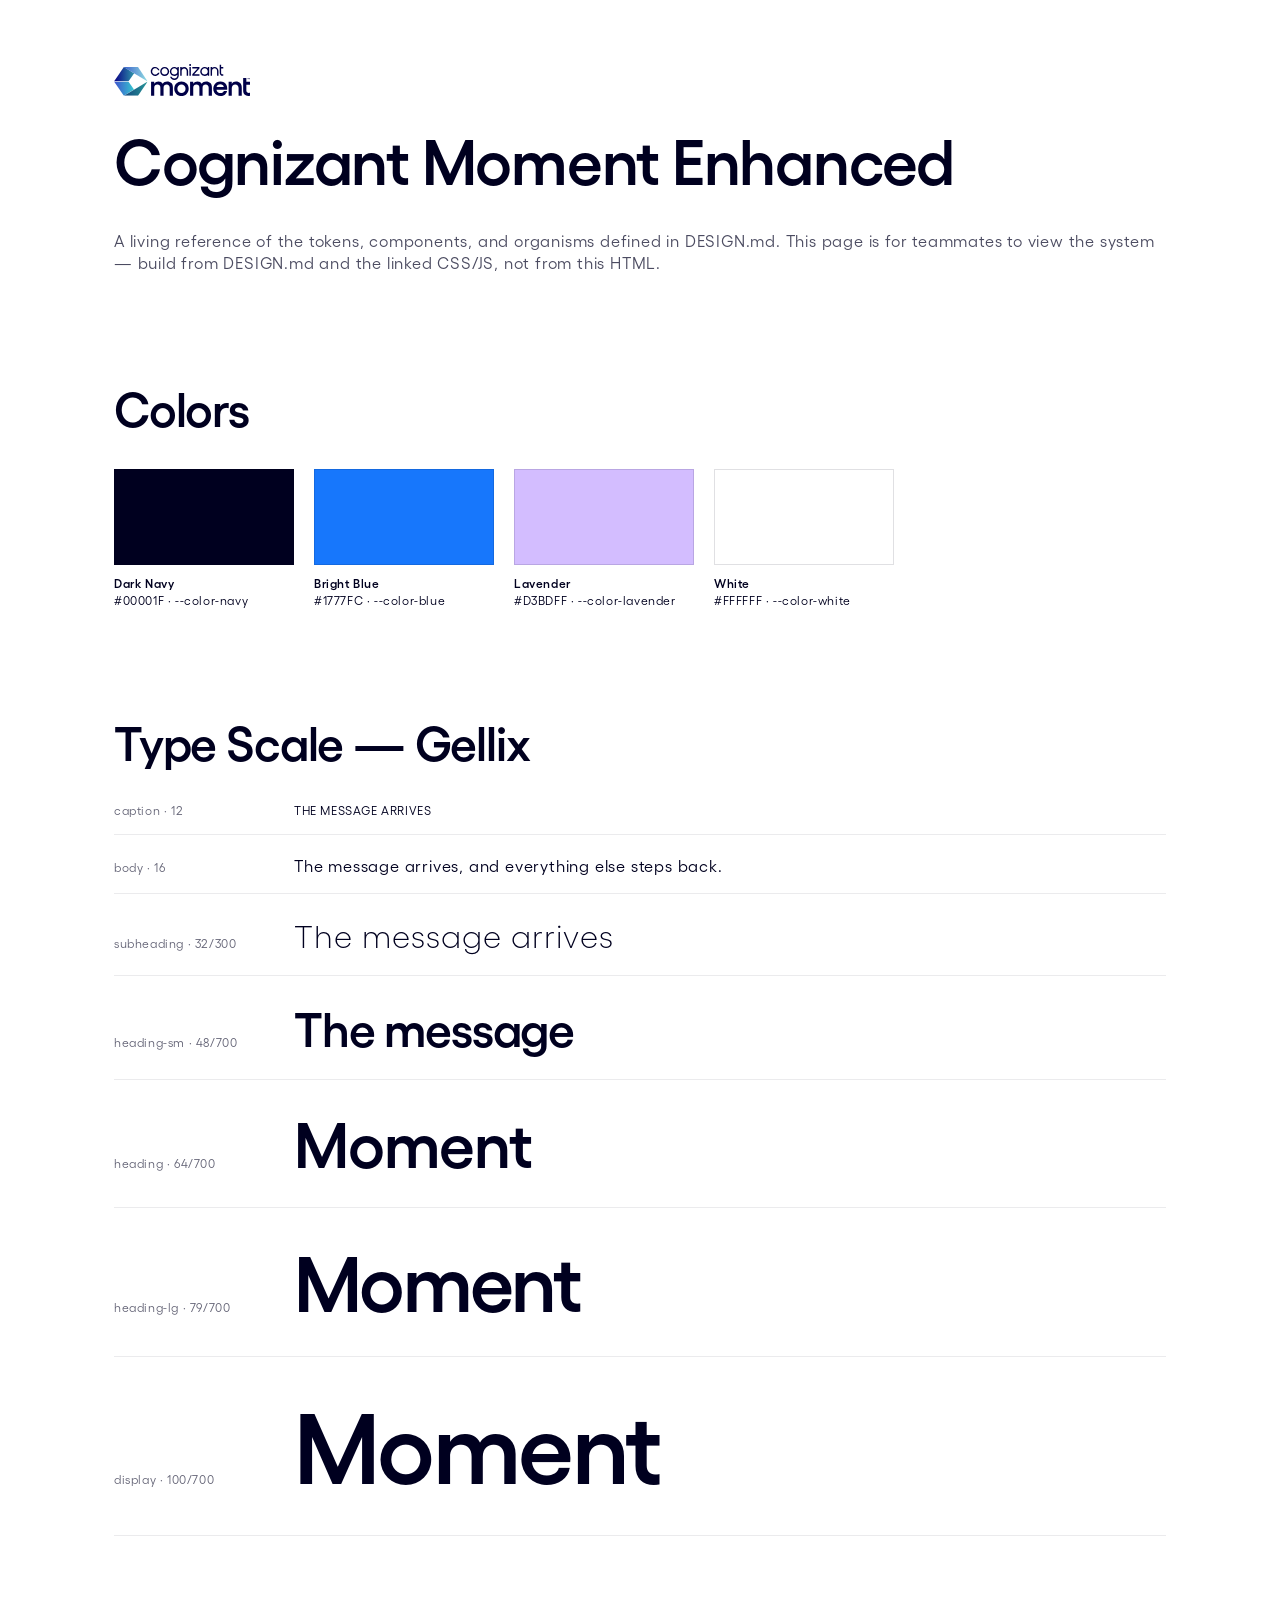
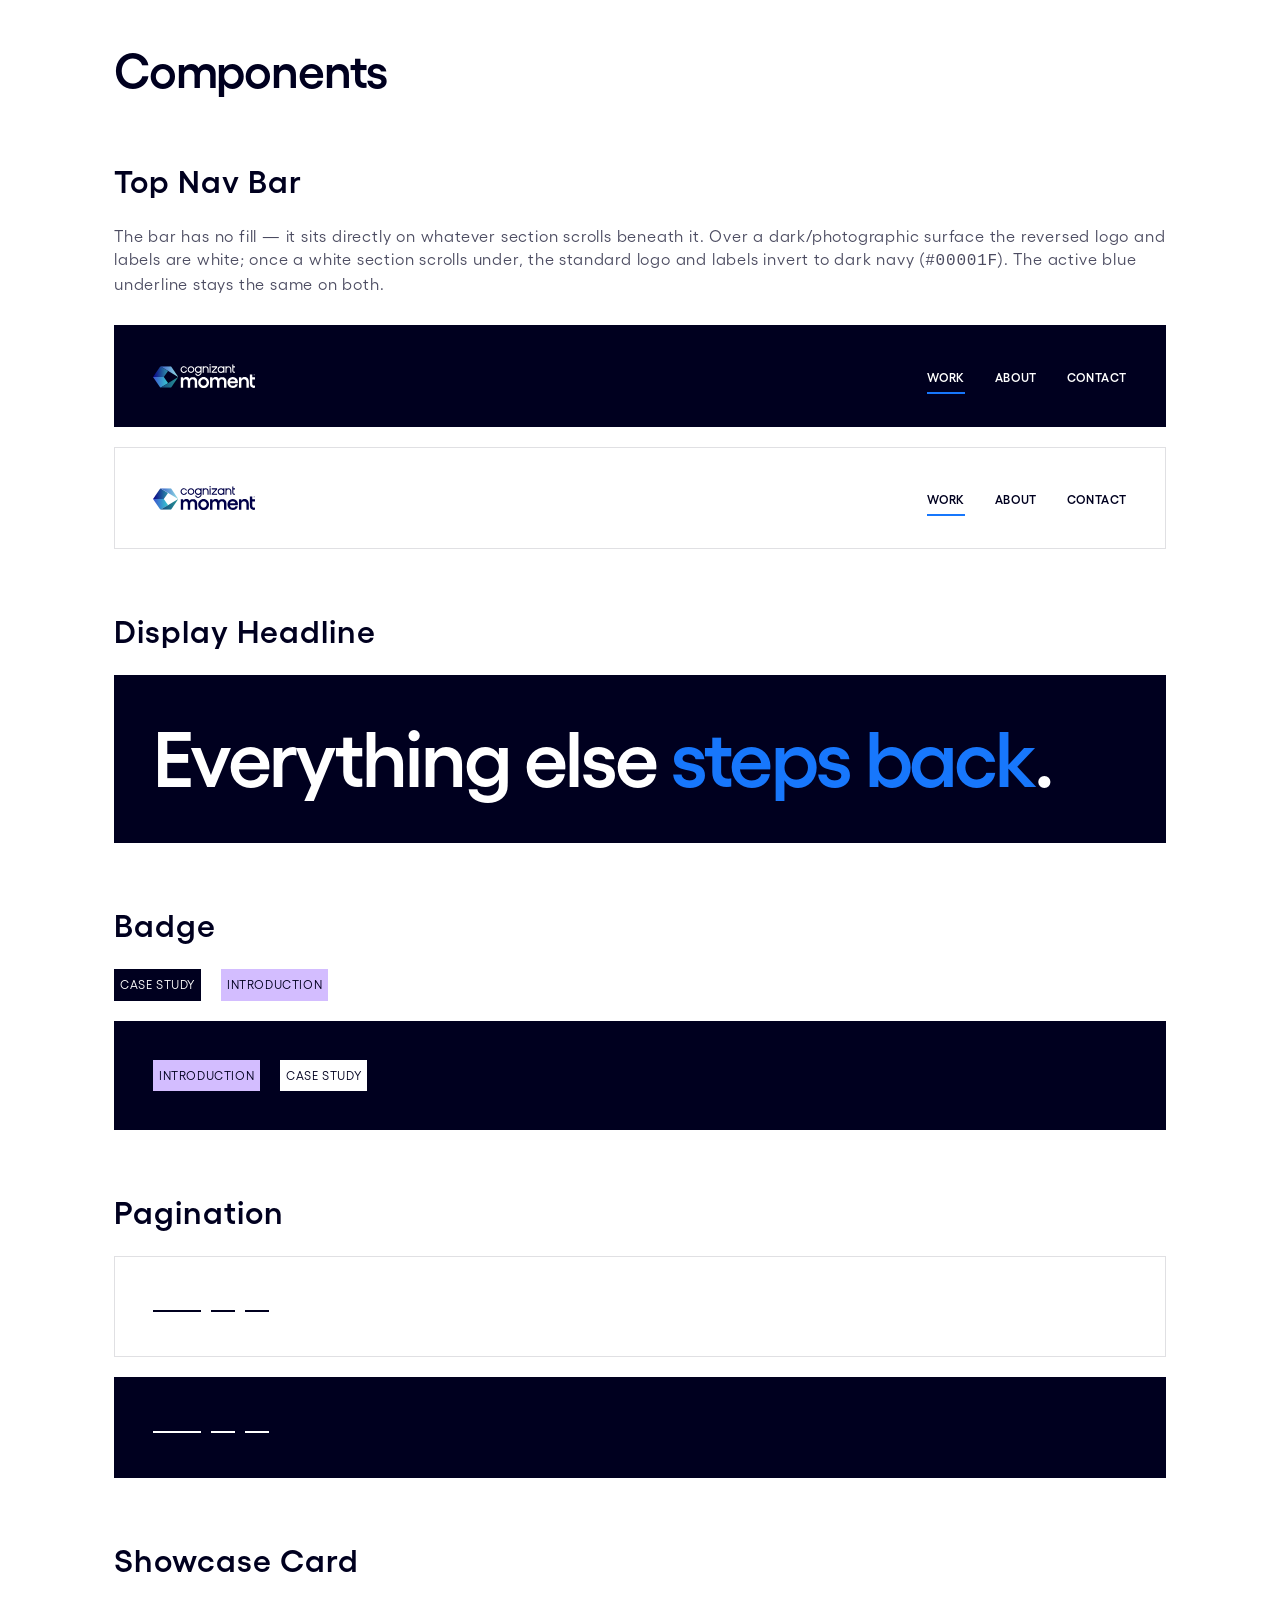
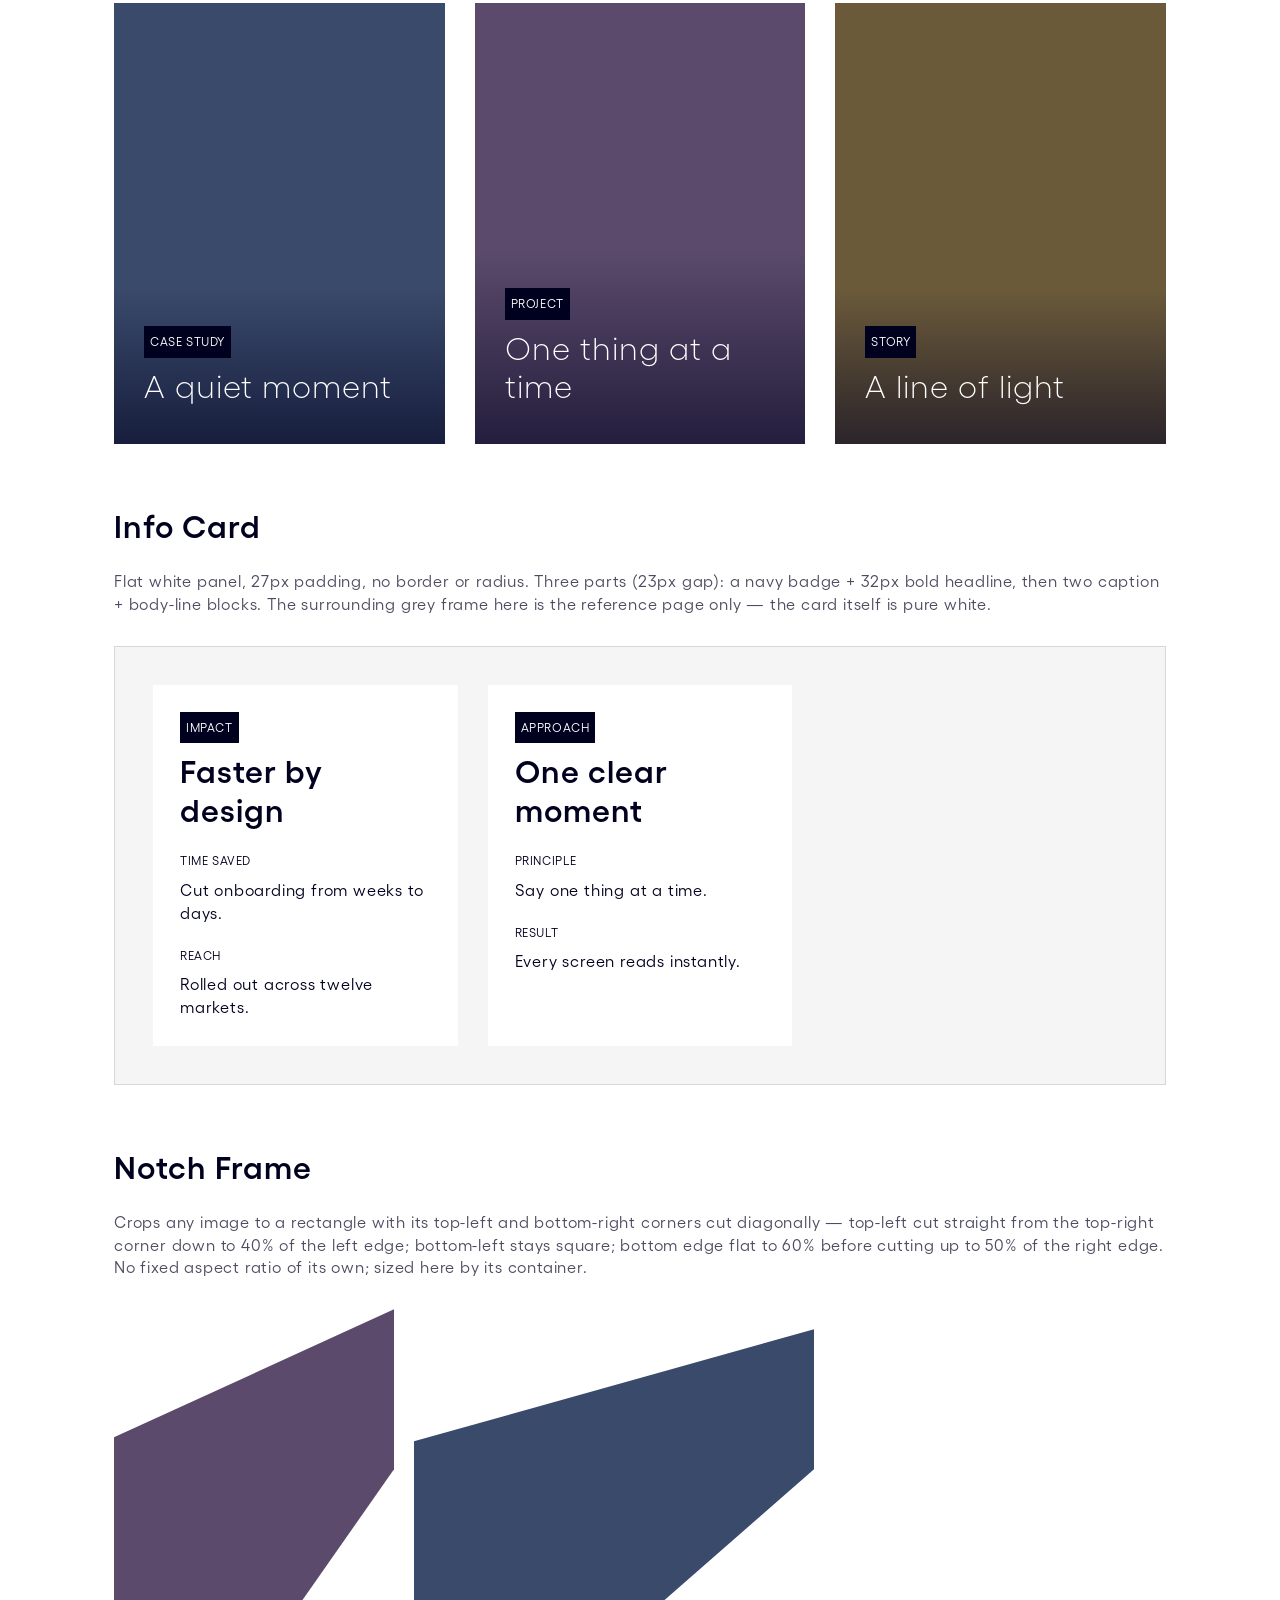
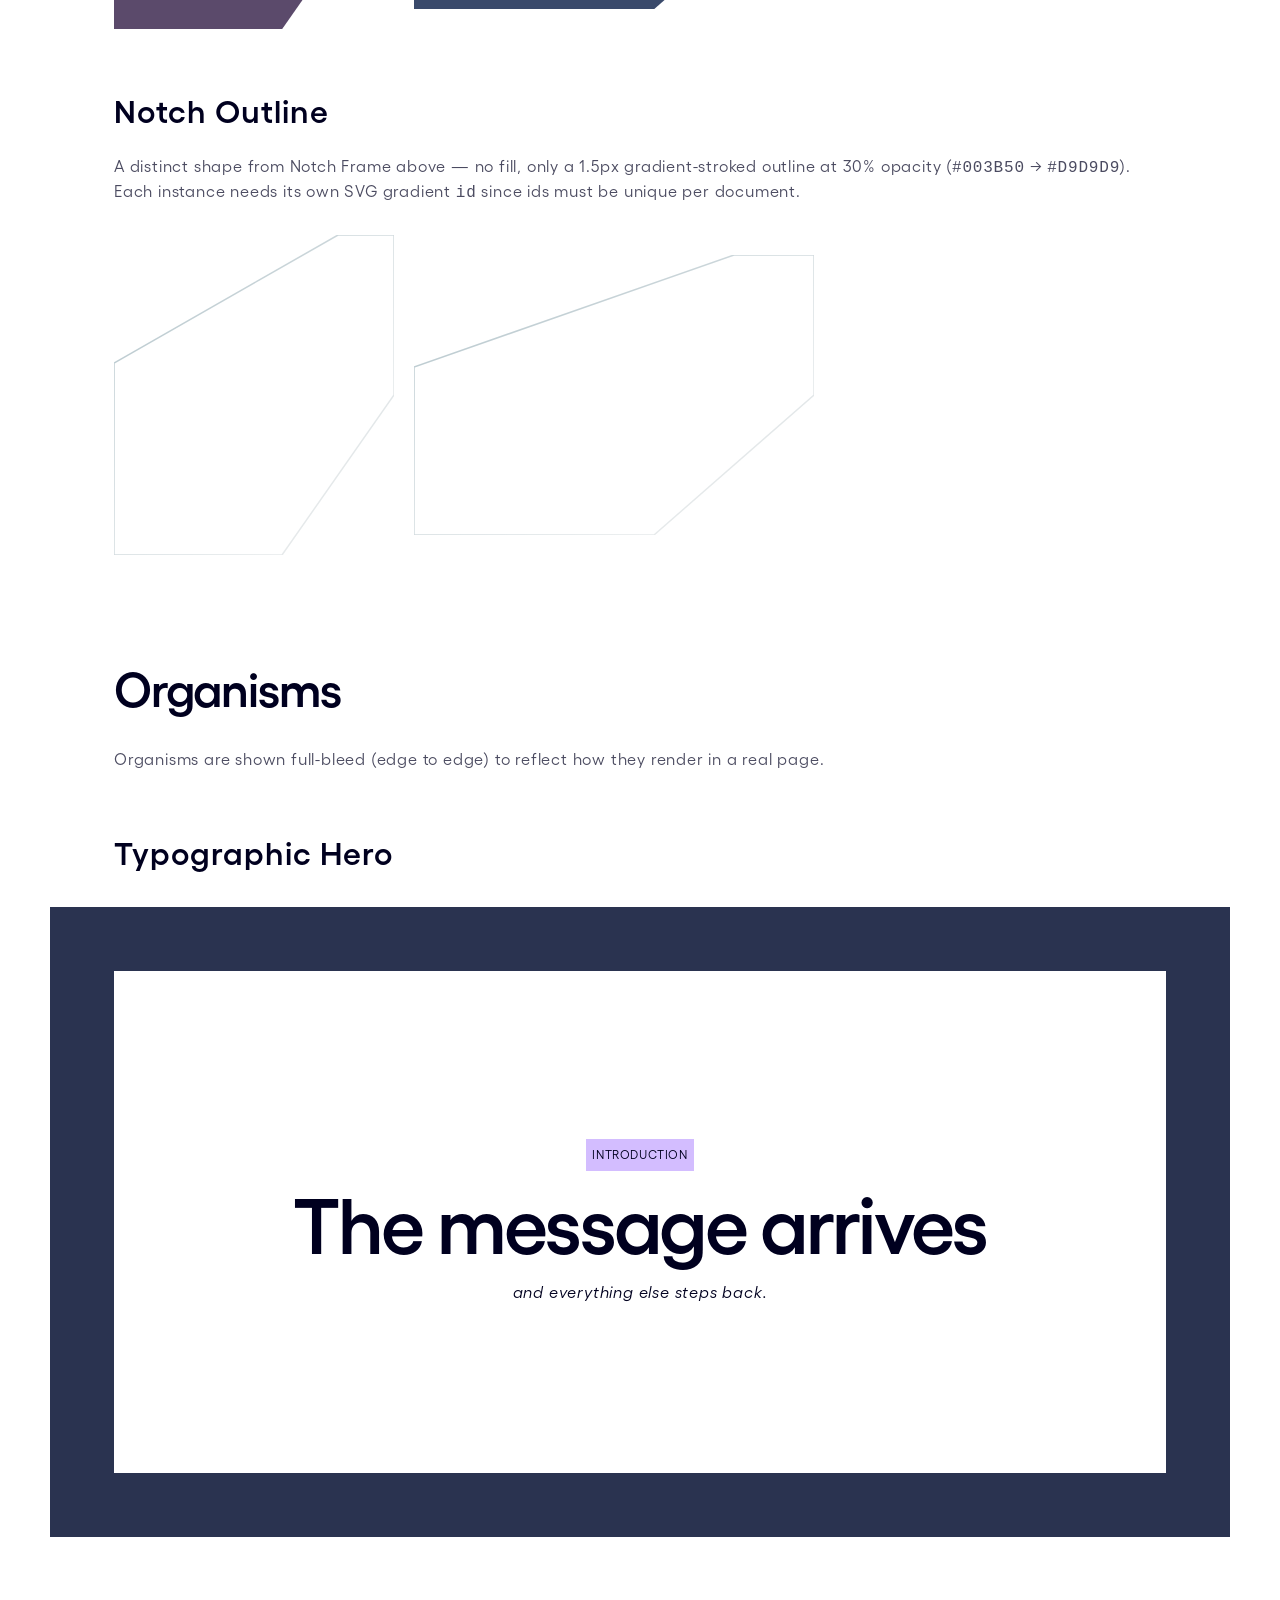
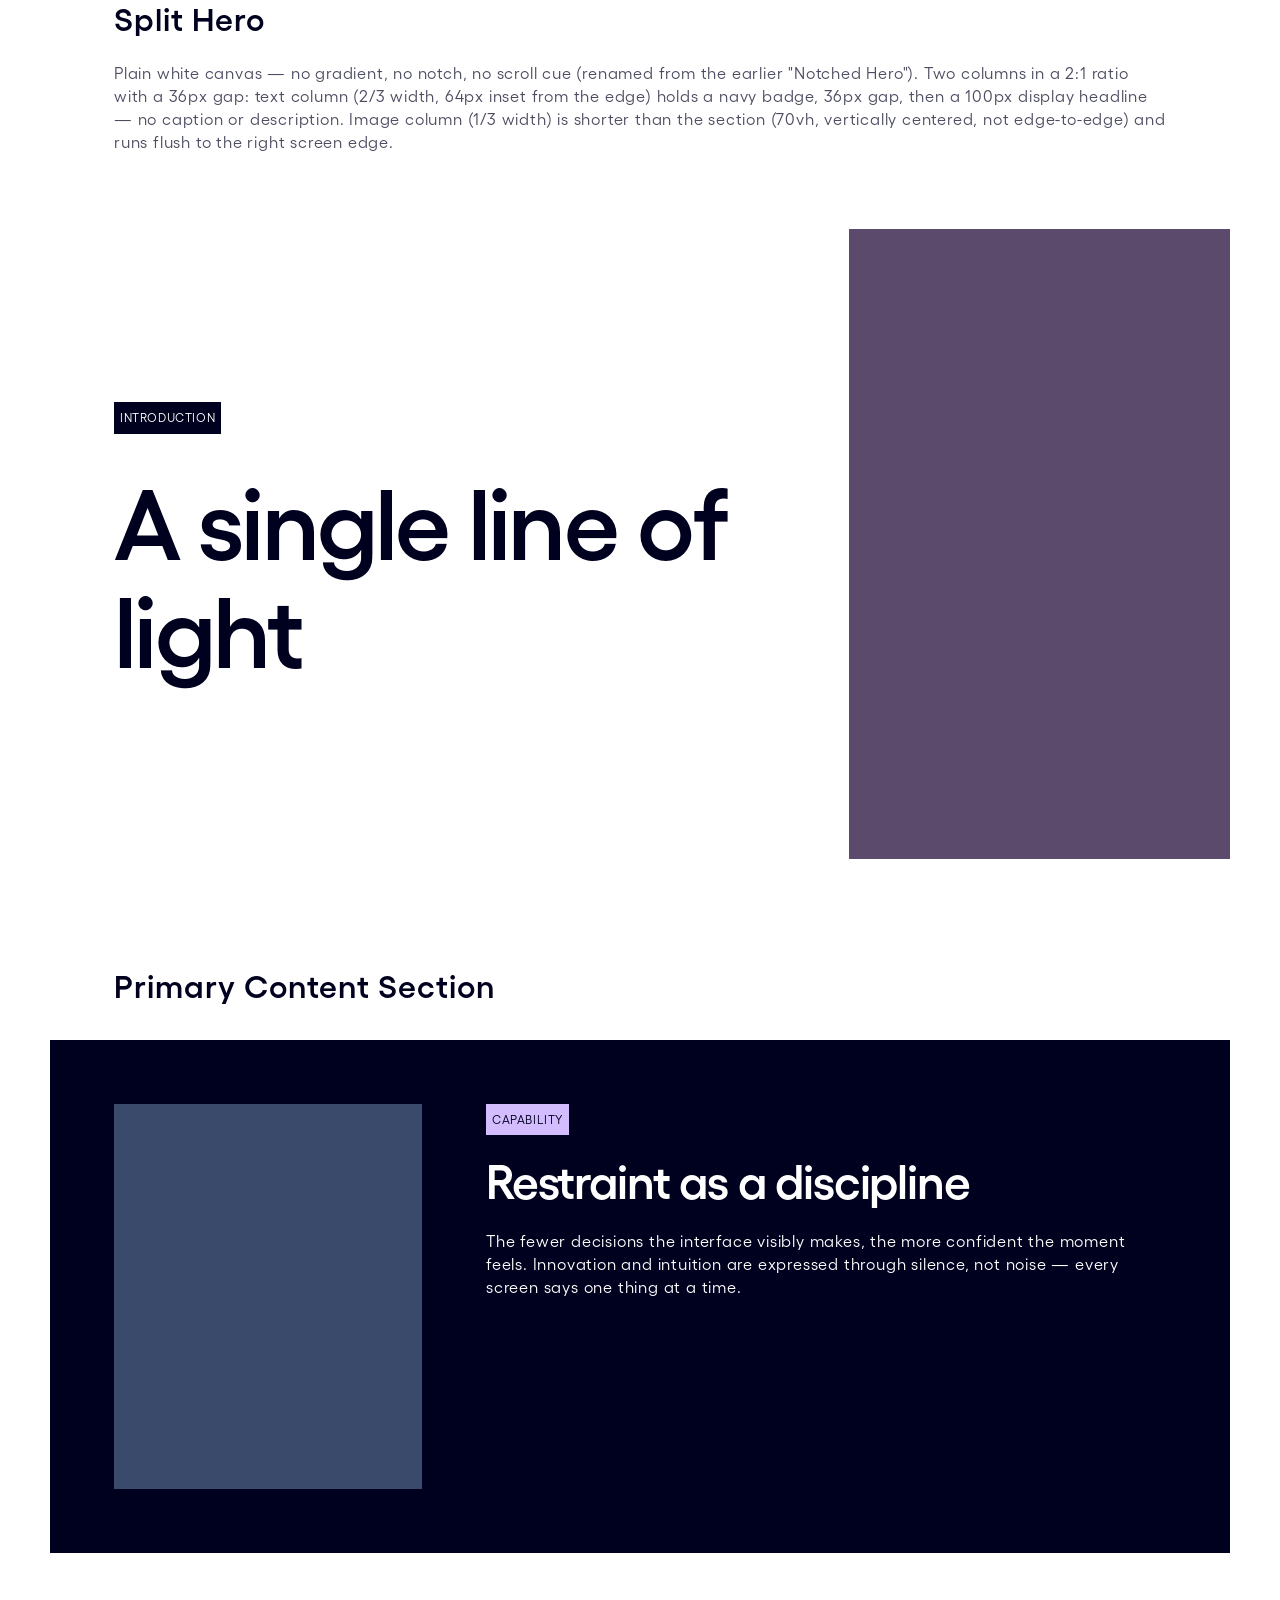
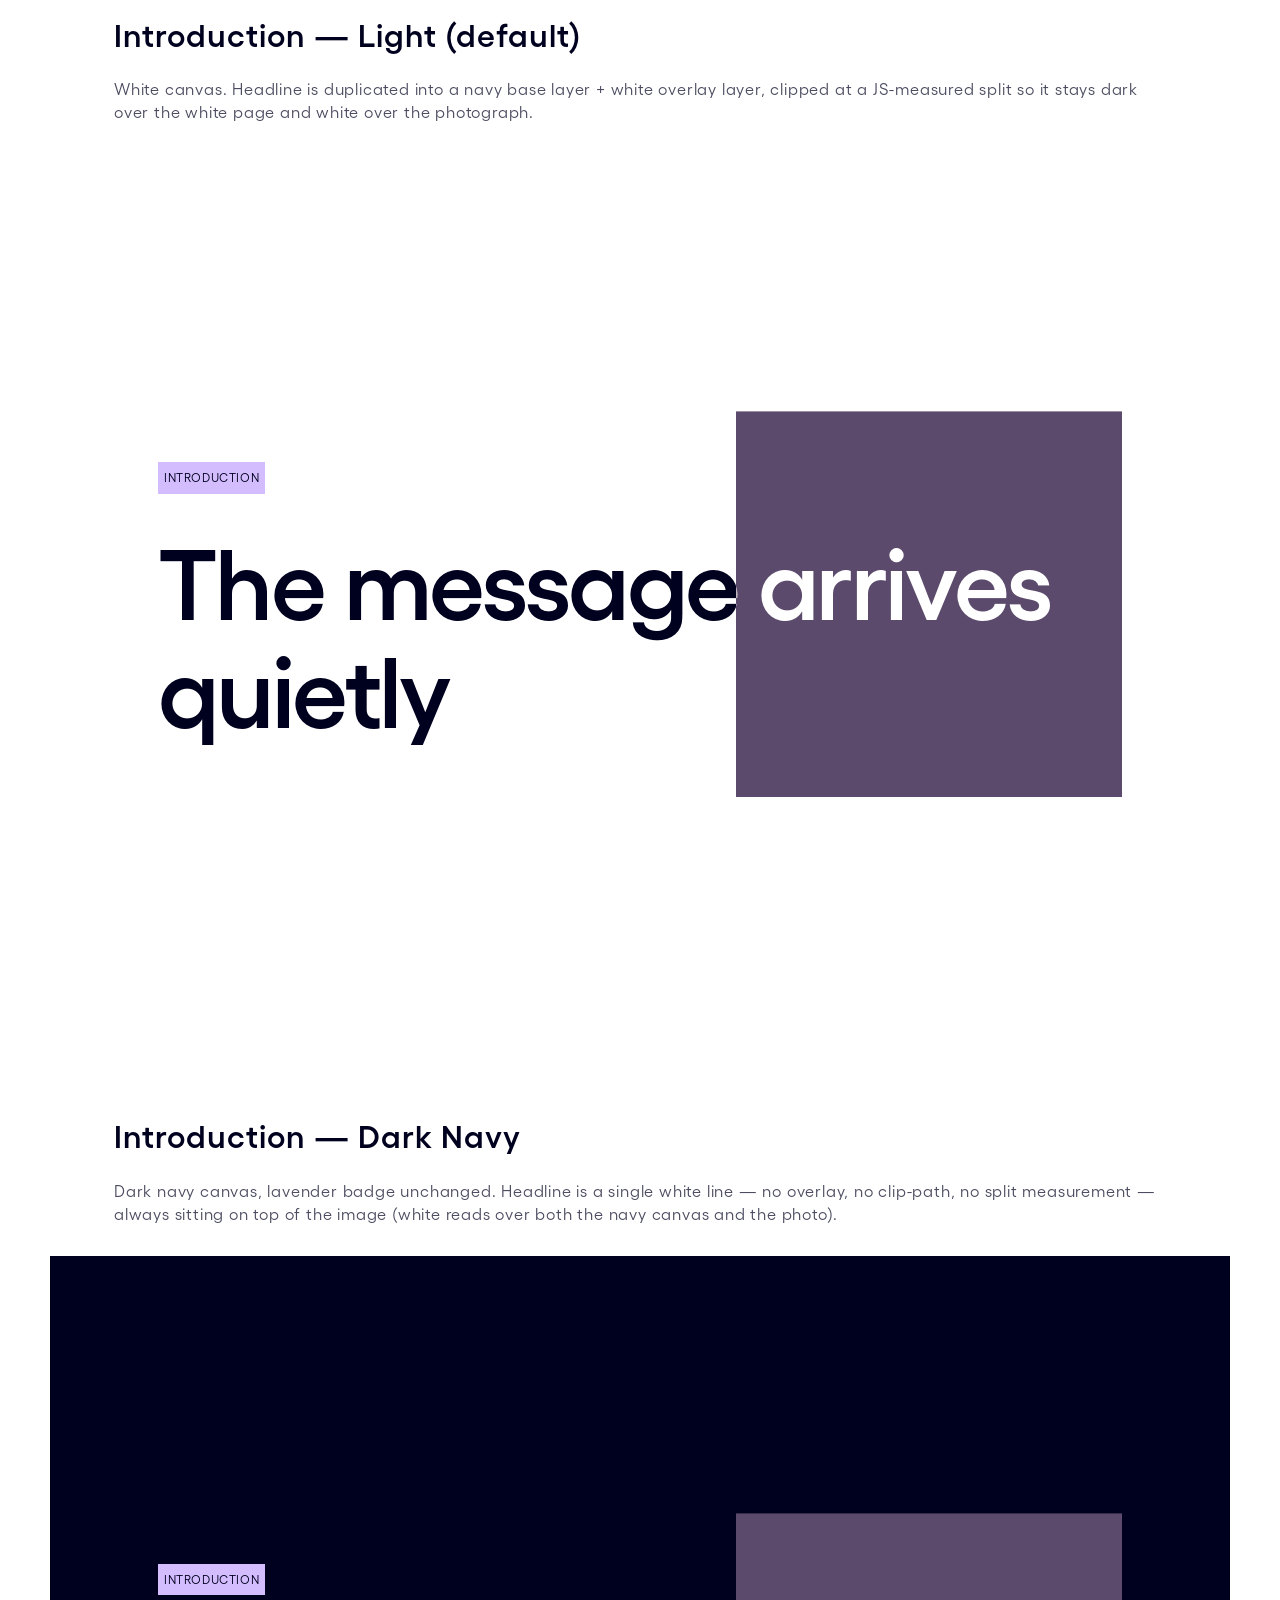
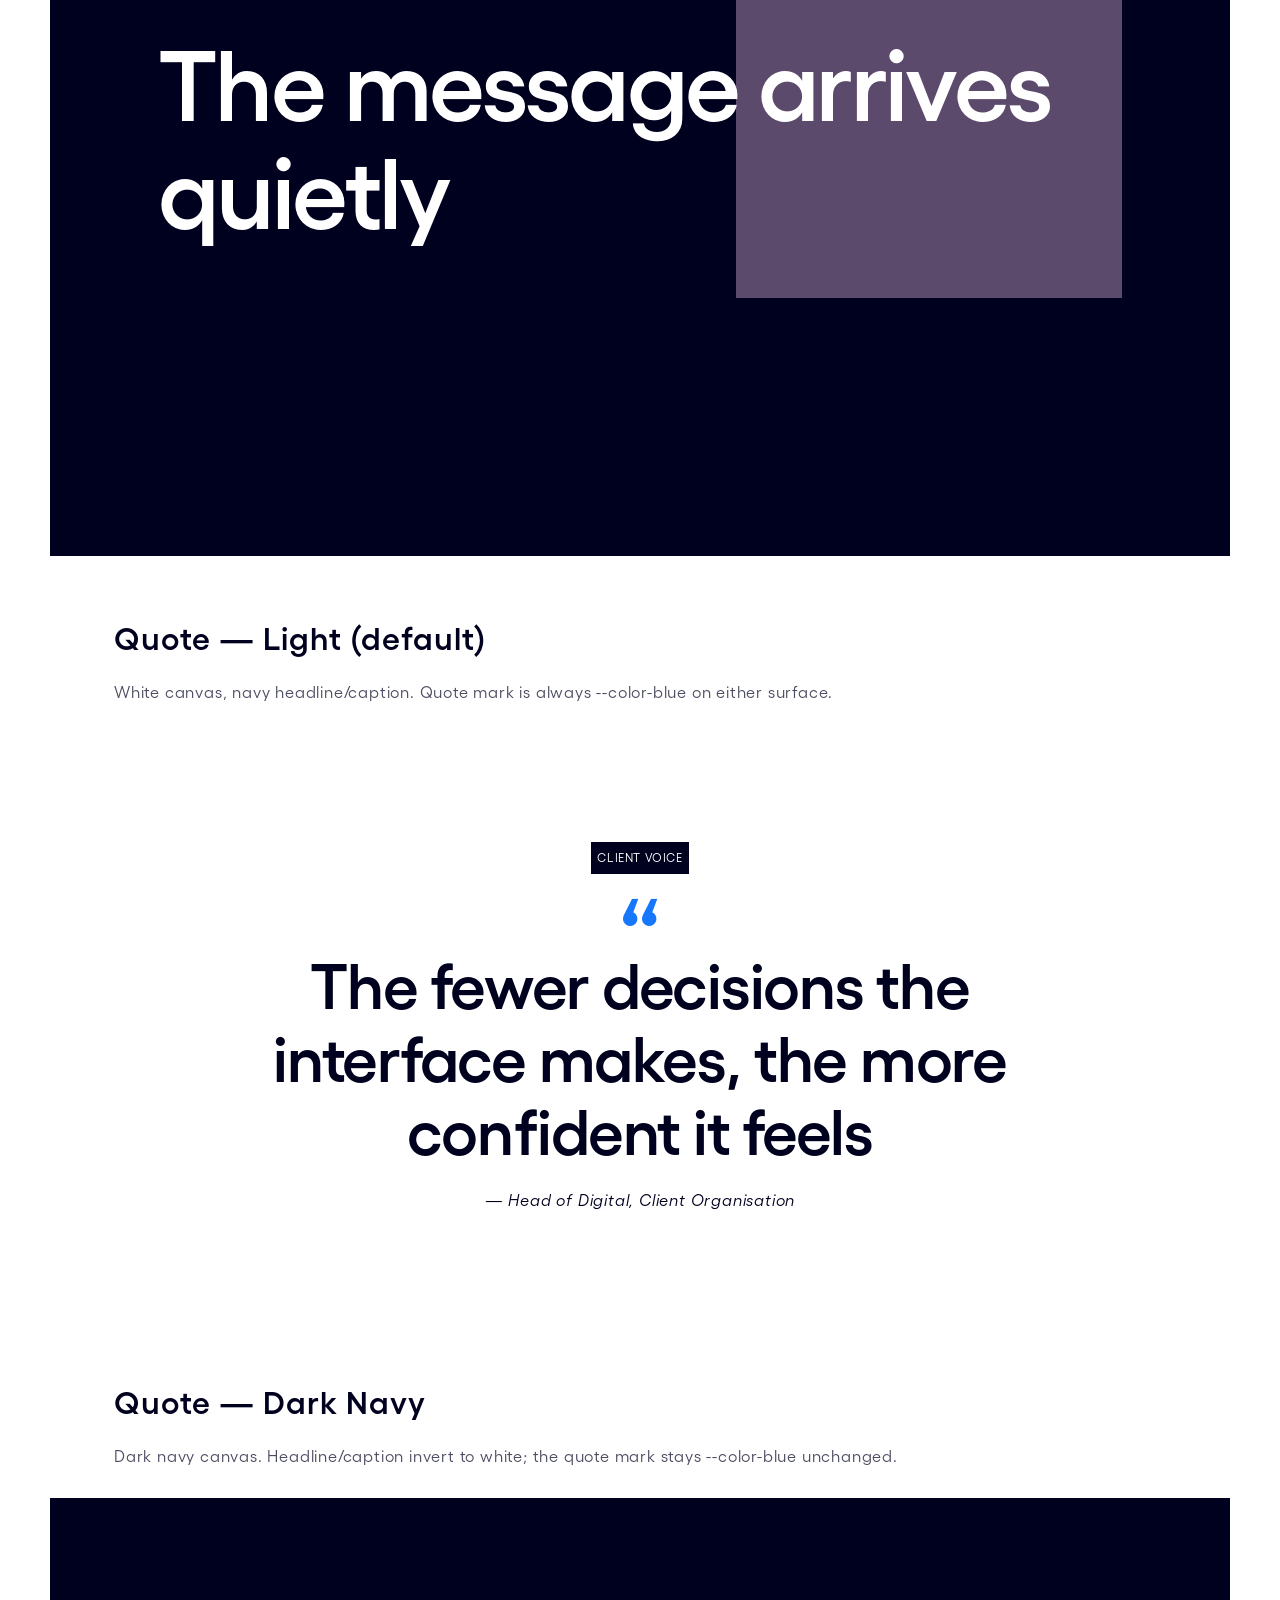
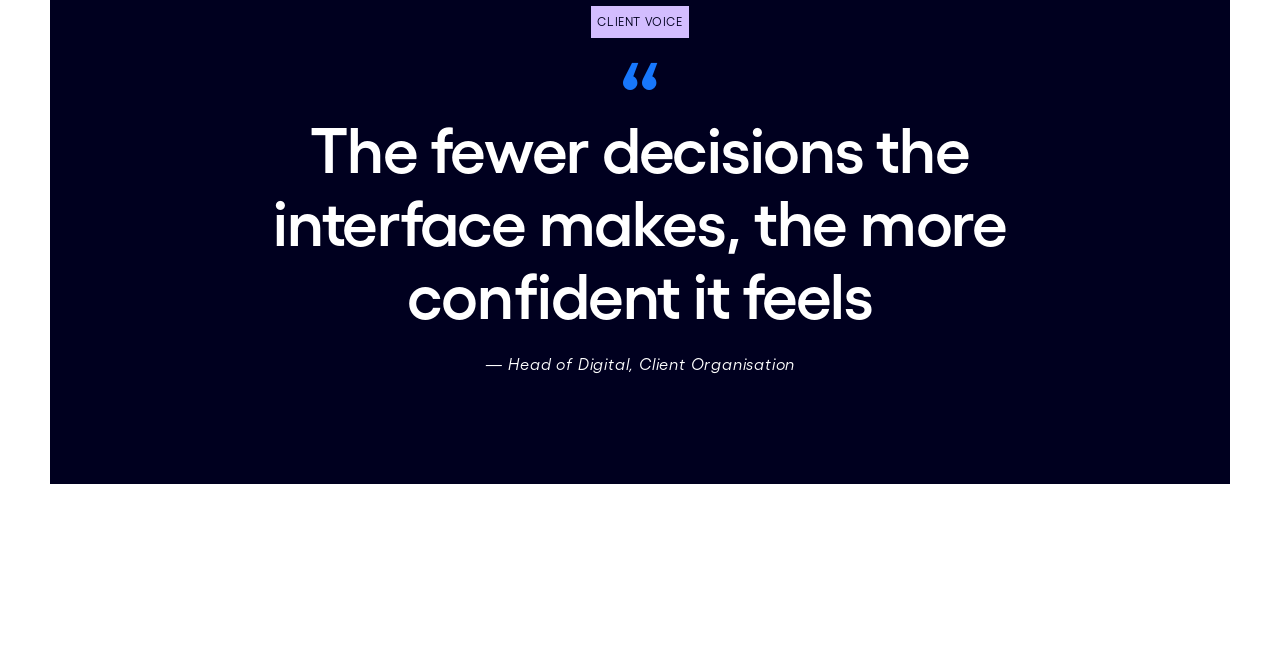
==== commit e65b8326: "Sync html to design" ====
--- a/DesignLibrary/CognizantMomentEnhanced/brand/design-system.html
+++ b/DesignLibrary/CognizantMomentEnhanced/brand/design-system.html
@@ -238,7 +238,7 @@
       </div>
 
       <h3 class="doc-sub">Split Hero</h3>
-      <p class="doc-note">Plain white canvas — no gradient, no notch, no scroll cue (renamed from the earlier "Notched Hero"). Two columns in a 2:1 ratio with a 36px gap: text column (2/3 width, 64px inset from the edge) holds a navy badge, 36px gap, then a 100px display headline — no caption or description. Image column (1/3 width) fills the full section height and runs flush to the right screen edge.</p>
+      <p class="doc-note">Plain white canvas — no gradient, no notch, no scroll cue (renamed from the earlier "Notched Hero"). Two columns in a 2:1 ratio with a 36px gap: text column (2/3 width, 64px inset from the edge) holds a navy badge, 36px gap, then a 100px display headline — no caption or description. Image column (1/3 width) is shorter than the section (70vh, vertically centered, not edge-to-edge) and runs flush to the right screen edge.</p>
       <div class="doc-fullbleed">
         <section class="cme-split-hero" style="height:80vh;">
           <div class="cme-split-hero__text">
@@ -305,6 +305,28 @@
           </div>
         </section>
       </div>
+
+      <h3 class="doc-sub">Quote — Light (default)</h3>
+      <p class="doc-note">White canvas, navy headline/caption. Quote mark is always --color-blue on either surface.</p>
+      <div class="doc-fullbleed">
+        <section class="cme-quote">
+          <span class="cme-badge cme-badge--navy">Client voice</span>
+          <p class="cme-quote__mark">&ldquo;</p>
+          <h3 class="cme-quote__headline">The fewer decisions the interface makes, the more confident it feels</h3>
+          <p class="cme-quote__caption">— Head of Digital, Client Organisation</p>
+        </section>
+      </div>
+
+      <h3 class="doc-sub">Quote — Dark Navy</h3>
+      <p class="doc-note">Dark navy canvas. Headline/caption invert to white; the quote mark stays --color-blue unchanged.</p>
+      <div class="doc-fullbleed">
+        <section class="cme-quote cme-quote--navy">
+          <span class="cme-badge cme-badge--lavender">Client voice</span>
+          <p class="cme-quote__mark">&ldquo;</p>
+          <h3 class="cme-quote__headline">The fewer decisions the interface makes, the more confident it feels</h3>
+          <p class="cme-quote__caption">— Head of Digital, Client Organisation</p>
+        </section>
+      </div>
     </section>
   </div>
 
